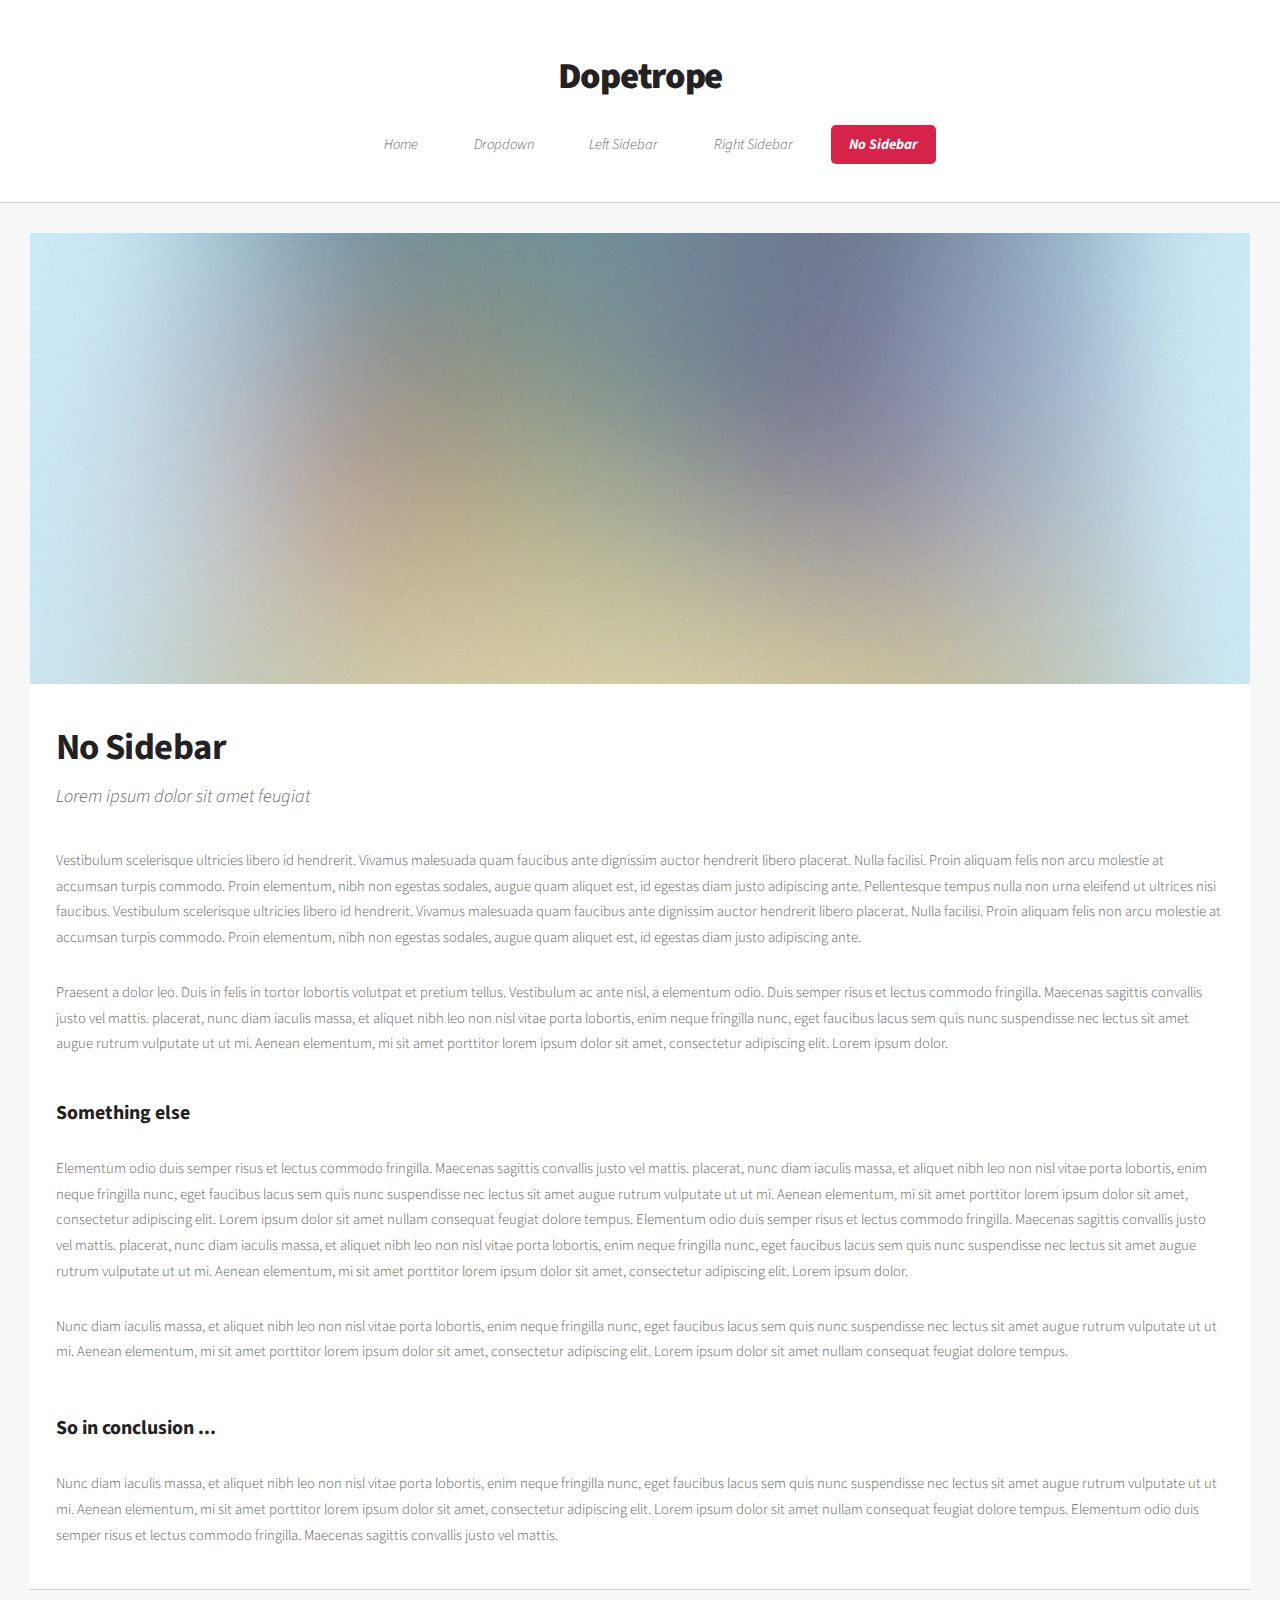
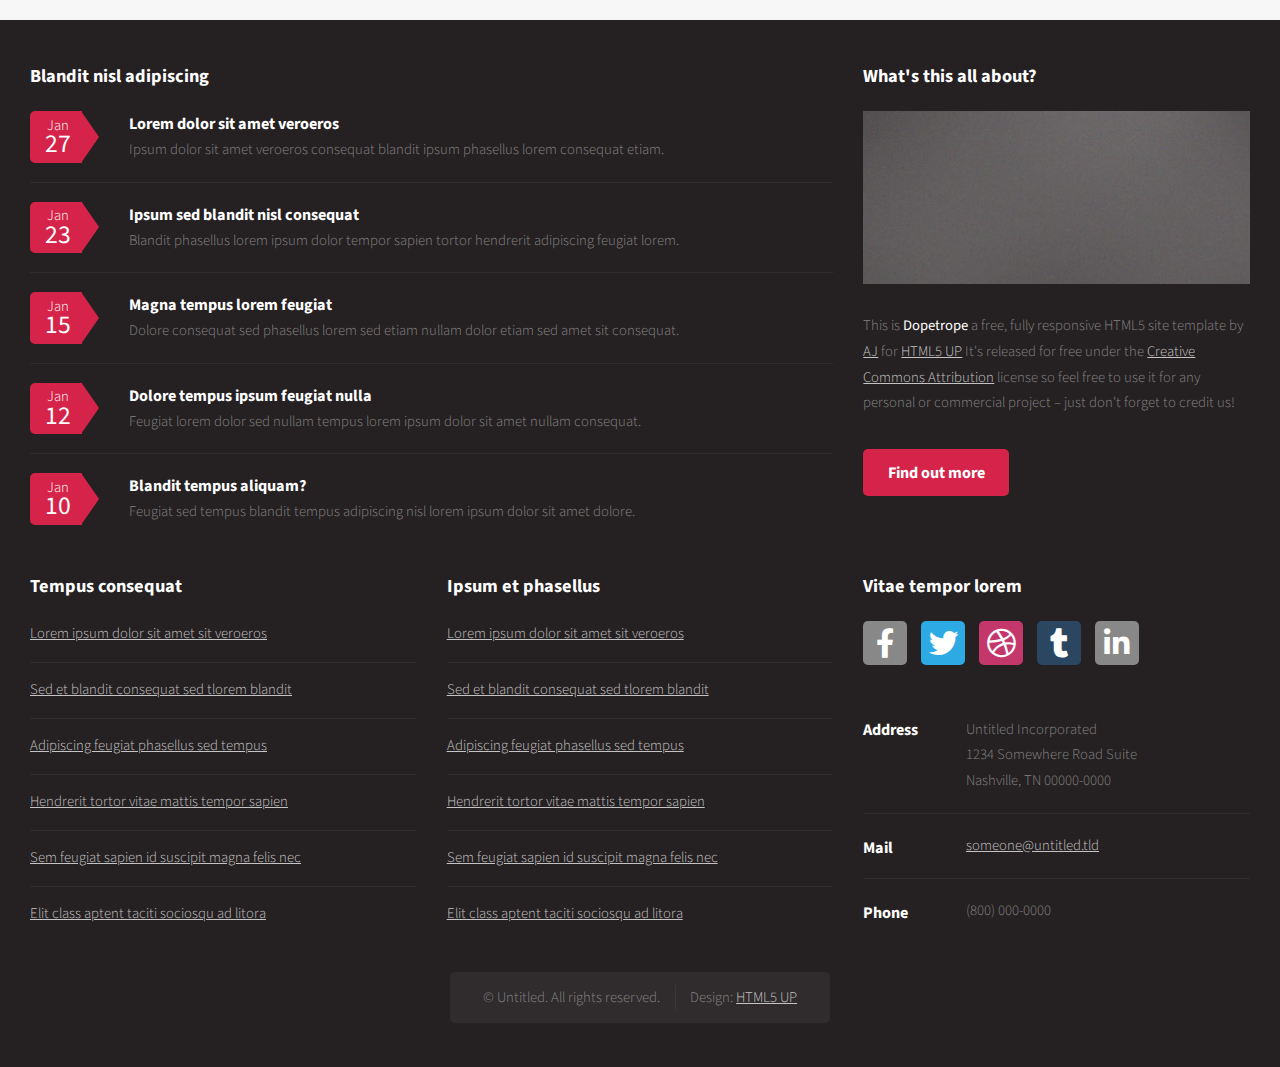
==== no-sidebar.html @ dc4f0ed2 "initial commit" ====
<!DOCTYPE HTML>
<!--
	Dopetrope by HTML5 UP
	html5up.net | @ajlkn
	Free for personal and commercial use under the CCA 3.0 license (html5up.net/license)
-->
<html>
	<head>
		<title>Dopetrope by HTML5 UP</title>
		<meta charset="utf-8" />
		<meta name="viewport" content="width=device-width, initial-scale=1, user-scalable=no" />
		<link rel="stylesheet" href="assets/css/main.css" />
	</head>
	<body class="no-sidebar is-preload">
		<div id="page-wrapper">

			<!-- Header -->
				<section id="header">

					<!-- Logo -->
						<h1><a href="index.html">Dopetrope</a></h1>

					<!-- Nav -->
						<nav id="nav">
							<ul>
								<li><a href="index.html">Home</a></li>
								<li>
									<a href="#">Dropdown</a>
									<ul>
										<li><a href="#">Lorem ipsum dolor</a></li>
										<li><a href="#">Magna phasellus</a></li>
										<li><a href="#">Etiam dolore nisl</a></li>
										<li>
											<a href="#">Phasellus consequat</a>
											<ul>
												<li><a href="#">Magna phasellus</a></li>
												<li><a href="#">Etiam dolore nisl</a></li>
												<li><a href="#">Veroeros feugiat</a></li>
												<li><a href="#">Nisl sed aliquam</a></li>
												<li><a href="#">Dolore adipiscing</a></li>
											</ul>
										</li>
										<li><a href="#">Veroeros feugiat</a></li>
									</ul>
								</li>
								<li><a href="left-sidebar.html">Left Sidebar</a></li>
								<li><a href="right-sidebar.html">Right Sidebar</a></li>
								<li class="current"><a href="no-sidebar.html">No Sidebar</a></li>
							</ul>
						</nav>

				</section>

			<!-- Main -->
				<section id="main">
					<div class="container">

						<!-- Content -->
							<article class="box post">
								<a href="#" class="image featured"><img src="images/pic01.jpg" alt="" /></a>
								<header>
									<h2>No Sidebar</h2>
									<p>Lorem ipsum dolor sit amet feugiat</p>
								</header>
								<p>
									Vestibulum scelerisque ultricies libero id hendrerit. Vivamus malesuada quam faucibus ante dignissim auctor
									hendrerit libero placerat. Nulla facilisi. Proin aliquam felis non arcu molestie at accumsan turpis commodo.
									Proin elementum, nibh non egestas sodales, augue quam aliquet est, id egestas diam justo adipiscing ante.
									Pellentesque tempus nulla non urna eleifend ut ultrices nisi faucibus.
									Vestibulum scelerisque ultricies libero id hendrerit. Vivamus malesuada quam faucibus ante dignissim auctor
									hendrerit libero placerat. Nulla facilisi. Proin aliquam felis non arcu molestie at accumsan turpis commodo.
									Proin elementum, nibh non egestas sodales, augue quam aliquet est, id egestas diam justo adipiscing ante.
								</p>
								<p>
									Praesent a dolor leo. Duis in felis in tortor lobortis volutpat et pretium tellus. Vestibulum ac ante nisl,
									a elementum odio. Duis semper risus et lectus commodo fringilla. Maecenas sagittis convallis justo vel mattis.
									placerat, nunc diam iaculis massa, et aliquet nibh leo non nisl vitae porta lobortis, enim neque fringilla nunc,
									eget faucibus lacus sem quis nunc suspendisse nec lectus sit amet augue rutrum vulputate ut ut mi. Aenean
									elementum, mi sit amet porttitor lorem ipsum dolor sit amet, consectetur adipiscing elit. Lorem ipsum dolor.
								</p>
								<section>
									<header>
										<h3>Something else</h3>
									</header>
									<p>
										Elementum odio duis semper risus et lectus commodo fringilla. Maecenas sagittis convallis justo vel mattis.
										placerat, nunc diam iaculis massa, et aliquet nibh leo non nisl vitae porta lobortis, enim neque fringilla nunc,
										eget faucibus lacus sem quis nunc suspendisse nec lectus sit amet augue rutrum vulputate ut ut mi. Aenean
										elementum, mi sit amet porttitor lorem ipsum dolor sit amet, consectetur adipiscing elit. Lorem ipsum dolor
										sit amet nullam consequat feugiat dolore tempus.
										Elementum odio duis semper risus et lectus commodo fringilla. Maecenas sagittis convallis justo vel mattis.
										placerat, nunc diam iaculis massa, et aliquet nibh leo non nisl vitae porta lobortis, enim neque fringilla nunc,
										eget faucibus lacus sem quis nunc suspendisse nec lectus sit amet augue rutrum vulputate ut ut mi. Aenean
										elementum, mi sit amet porttitor lorem ipsum dolor sit amet, consectetur adipiscing elit. Lorem ipsum dolor.
									</p>
									<p>
										Nunc diam iaculis massa, et aliquet nibh leo non nisl vitae porta lobortis, enim neque fringilla nunc,
										eget faucibus lacus sem quis nunc suspendisse nec lectus sit amet augue rutrum vulputate ut ut mi. Aenean
										elementum, mi sit amet porttitor lorem ipsum dolor sit amet, consectetur adipiscing elit. Lorem ipsum dolor
										sit amet nullam consequat feugiat dolore tempus.
									</p>
								</section>
								<section>
									<header>
										<h3>So in conclusion ...</h3>
									</header>
									<p>
										Nunc diam iaculis massa, et aliquet nibh leo non nisl vitae porta lobortis, enim neque fringilla nunc,
										eget faucibus lacus sem quis nunc suspendisse nec lectus sit amet augue rutrum vulputate ut ut mi. Aenean
										elementum, mi sit amet porttitor lorem ipsum dolor sit amet, consectetur adipiscing elit. Lorem ipsum dolor
										sit amet nullam consequat feugiat dolore tempus. Elementum odio duis semper risus et lectus commodo fringilla.
										Maecenas sagittis convallis justo vel mattis.
									</p>
								</section>
							</article>

					</div>
				</section>

			<!-- Footer -->
				<section id="footer">
					<div class="container">
						<div class="row">
							<div class="col-8 col-12-medium">
								<section>
									<header>
										<h2>Blandit nisl adipiscing</h2>
									</header>
									<ul class="dates">
										<li>
											<span class="date">Jan <strong>27</strong></span>
											<h3><a href="#">Lorem dolor sit amet veroeros</a></h3>
											<p>Ipsum dolor sit amet veroeros consequat blandit ipsum phasellus lorem consequat etiam.</p>
										</li>
										<li>
											<span class="date">Jan <strong>23</strong></span>
											<h3><a href="#">Ipsum sed blandit nisl consequat</a></h3>
											<p>Blandit phasellus lorem ipsum dolor tempor sapien tortor hendrerit adipiscing feugiat lorem.</p>
										</li>
										<li>
											<span class="date">Jan <strong>15</strong></span>
											<h3><a href="#">Magna tempus lorem feugiat</a></h3>
											<p>Dolore consequat sed phasellus lorem sed etiam nullam dolor etiam sed amet sit consequat.</p>
										</li>
										<li>
											<span class="date">Jan <strong>12</strong></span>
											<h3><a href="#">Dolore tempus ipsum feugiat nulla</a></h3>
											<p>Feugiat lorem dolor sed nullam tempus lorem ipsum dolor sit amet nullam consequat.</p>
										</li>
										<li>
											<span class="date">Jan <strong>10</strong></span>
											<h3><a href="#">Blandit tempus aliquam?</a></h3>
											<p>Feugiat sed tempus blandit tempus adipiscing nisl lorem ipsum dolor sit amet dolore.</p>
										</li>
									</ul>
								</section>
							</div>
							<div class="col-4 col-12-medium">
								<section>
									<header>
										<h2>What's this all about?</h2>
									</header>
									<a href="#" class="image featured"><img src="images/pic10.jpg" alt="" /></a>
									<p>
										This is <strong>Dopetrope</strong> a free, fully responsive HTML5 site template by
										<a href="http://twitter.com/ajlkn">AJ</a> for <a href="http://html5up.net/">HTML5 UP</a> It's released for free under
										the <a href="http://html5up.net/license/">Creative Commons Attribution</a> license so feel free to use it for any personal or commercial project &ndash; just don't forget to credit us!
									</p>
									<footer>
										<ul class="actions">
											<li><a href="#" class="button">Find out more</a></li>
										</ul>
									</footer>
								</section>
							</div>
							<div class="col-4 col-6-medium col-12-small">
								<section>
									<header>
										<h2>Tempus consequat</h2>
									</header>
									<ul class="divided">
										<li><a href="#">Lorem ipsum dolor sit amet sit veroeros</a></li>
										<li><a href="#">Sed et blandit consequat sed tlorem blandit</a></li>
										<li><a href="#">Adipiscing feugiat phasellus sed tempus</a></li>
										<li><a href="#">Hendrerit tortor vitae mattis tempor sapien</a></li>
										<li><a href="#">Sem feugiat sapien id suscipit magna felis nec</a></li>
										<li><a href="#">Elit class aptent taciti sociosqu ad litora</a></li>
									</ul>
								</section>
							</div>
							<div class="col-4 col-6-medium col-12-small">
								<section>
									<header>
										<h2>Ipsum et phasellus</h2>
									</header>
									<ul class="divided">
										<li><a href="#">Lorem ipsum dolor sit amet sit veroeros</a></li>
										<li><a href="#">Sed et blandit consequat sed tlorem blandit</a></li>
										<li><a href="#">Adipiscing feugiat phasellus sed tempus</a></li>
										<li><a href="#">Hendrerit tortor vitae mattis tempor sapien</a></li>
										<li><a href="#">Sem feugiat sapien id suscipit magna felis nec</a></li>
										<li><a href="#">Elit class aptent taciti sociosqu ad litora</a></li>
									</ul>
								</section>
							</div>
							<div class="col-4 col-12-medium">
								<section>
									<header>
										<h2>Vitae tempor lorem</h2>
									</header>
									<ul class="social">
										<li><a class="icon brands fa-facebook-f" href="#"><span class="label">Facebook</span></a></li>
										<li><a class="icon brands fa-twitter" href="#"><span class="label">Twitter</span></a></li>
										<li><a class="icon brands fa-dribbble" href="#"><span class="label">Dribbble</span></a></li>
										<li><a class="icon brands fa-tumblr" href="#"><span class="label">Tumblr</span></a></li>
										<li><a class="icon brands fa-linkedin-in" href="#"><span class="label">LinkedIn</span></a></li>
									</ul>
									<ul class="contact">
										<li>
											<h3>Address</h3>
											<p>
												Untitled Incorporated<br />
												1234 Somewhere Road Suite<br />
												Nashville, TN 00000-0000
											</p>
										</li>
										<li>
											<h3>Mail</h3>
											<p><a href="#">someone@untitled.tld</a></p>
										</li>
										<li>
											<h3>Phone</h3>
											<p>(800) 000-0000</p>
										</li>
									</ul>
								</section>
							</div>
							<div class="col-12">

								<!-- Copyright -->
									<div id="copyright">
										<ul class="links">
											<li>&copy; Untitled. All rights reserved.</li><li>Design: <a href="http://html5up.net">HTML5 UP</a></li>
										</ul>
									</div>

							</div>
						</div>
					</div>
				</section>

		</div>

		<!-- Scripts -->
			<script src="assets/js/jquery.min.js"></script>
			<script src="assets/js/jquery.dropotron.min.js"></script>
			<script src="assets/js/browser.min.js"></script>
			<script src="assets/js/breakpoints.min.js"></script>
			<script src="assets/js/util.js"></script>
			<script src="assets/js/main.js"></script>

	</body>
</html>
---- assets/css/main.css ----
@import url("fontawesome-all.min.css");
@import url("https://fonts.googleapis.com/css?family=Source+Sans+Pro:300,400,700,900,300italic");

/*
	Dopetrope by HTML5 UP
	html5up.net | @ajlkn
	Free for personal and commercial use under the CCA 3.0 license (html5up.net/license)
*/

html, body, div, span, applet, object,
iframe, h1, h2, h3, h4, h5, h6, p, blockquote,
pre, a, abbr, acronym, address, big, cite,
code, del, dfn, em, img, ins, kbd, q, s, samp,
small, strike, strong, sub, sup, tt, var, b,
u, i, center, dl, dt, dd, ol, ul, li, fieldset,
form, label, legend, table, caption, tbody,
tfoot, thead, tr, th, td, article, aside,
canvas, details, embed, figure, figcaption,
footer, header, hgroup, menu, nav, output, ruby,
section, summary, time, mark, audio, video {
	margin: 0;
	padding: 0;
	border: 0;
	font-size: 100%;
	font: inherit;
	vertical-align: baseline;}

article, aside, details, figcaption, figure,
footer, header, hgroup, menu, nav, section {
	display: block;}

body {
	line-height: 1;
}

ol, ul {
	list-style: none;
}

blockquote, q {
	quotes: none;
}

	blockquote:before, blockquote:after, q:before, q:after {
		content: '';
		content: none;
	}

table {
	border-collapse: collapse;
	border-spacing: 0;
}

body {
	-webkit-text-size-adjust: none;
}

mark {
	background-color: transparent;
	color: inherit;
}

input::-moz-focus-inner {
	border: 0;
	padding: 0;
}

input, select, textarea {
	-moz-appearance: none;
	-webkit-appearance: none;
	-ms-appearance: none;
	appearance: none;
}

/* Basic */

	html {
		box-sizing: border-box;
	}

	*, *:before, *:after {
		box-sizing: inherit;
	}

	body {
		background: #252122;
		background-image: url("images/bg02.png");
	}

		body.is-preload *, body.is-preload *:before, body.is-preload *:after {
			-moz-animation: none !important;
			-webkit-animation: none !important;
			-ms-animation: none !important;
			animation: none !important;
			-moz-transition: none !important;
			-webkit-transition: none !important;
			-ms-transition: none !important;
			transition: none !important;
		}

	body, input, textarea, select {
		font-family: 'Source Sans Pro';
		font-weight: 300;
		color: #5d5d5d;
		font-size: 14pt;
		line-height: 1.75em;
	}

	strong, b {
		color: #252122;
		font-weight: 400;
	}

	i, em {
		font-style: italic;
	}

	sub {
		position: relative;
		top: 0.5em;
		font-size: 0.8em;
	}

	sup {
		position: relative;
		top: -0.5em;
		font-size: 0.8em;
	}

	blockquote {
		border-left: solid 0.75em #dddddd;
		padding: 1em 0 1em 1.5em;
		font-style: italic;
	}

	h1, h2, h3, h4, h5, h6 {
		color: #252122;
		font-weight: 700;
	}

	h1 a, h2 a, h3 a, h4 a, h5 a, h6 a {
		color: inherit;
		text-decoration: none;
	}

	h2 {
		font-size: 1.5em;
	}

	h3 {
		font-size: 1.35em;
	}

	a {
		color: #d52349;
		text-decoration: underline;
	}

		a:hover {
			text-decoration: none;
		}

	br.clear {
		clear: both;
	}

	hr {
		border: 0;
		border-top: solid 1px #dddddd;
		height: 1px;
		margin: 2em 0 2em 0;
	}

	p, ul, ol, dl, table {
		margin-bottom: 2em;
	}

/* Container */

	.container {
		margin: 0 auto;
		max-width: 100%;
		width: 70em;
	}

		@media screen and (max-width: 1680px) {

			.container {
				width: 70em;
			}

		}

		@media screen and (max-width: 1280px) {

			.container {
				width: calc(100% - 60px);
			}

		}

		@media screen and (max-width: 980px) {

			.container {
				width: calc(100% - 80px);
			}

		}

		@media screen and (max-width: 736px) {

			.container {
				width: calc(100% - 40px);
			}

		}

/* Row */

	.row {
		display: flex;
		flex-wrap: wrap;
		box-sizing: border-box;
		align-items: stretch;
	}

		.row > * {
			box-sizing: border-box;
		}

		.row.gtr-uniform > * > :last-child {
			margin-bottom: 0;
		}

		.row.aln-left {
			justify-content: flex-start;
		}

		.row.aln-center {
			justify-content: center;
		}

		.row.aln-right {
			justify-content: flex-end;
		}

		.row.aln-top {
			align-items: flex-start;
		}

		.row.aln-middle {
			align-items: center;
		}

		.row.aln-bottom {
			align-items: flex-end;
		}

		.row > .imp {
			order: -1;
		}

		.row > .col-1 {
			width: 8.33333%;
		}

		.row > .off-1 {
			margin-left: 8.33333%;
		}

		.row > .col-2 {
			width: 16.66667%;
		}

		.row > .off-2 {
			margin-left: 16.66667%;
		}

		.row > .col-3 {
			width: 25%;
		}

		.row > .off-3 {
			margin-left: 25%;
		}

		.row > .col-4 {
			width: 33.33333%;
		}

		.row > .off-4 {
			margin-left: 33.33333%;
		}

		.row > .col-5 {
			width: 41.66667%;
		}

		.row > .off-5 {
			margin-left: 41.66667%;
		}

		.row > .col-6 {
			width: 50%;
		}

		.row > .off-6 {
			margin-left: 50%;
		}

		.row > .col-7 {
			width: 58.33333%;
		}

		.row > .off-7 {
			margin-left: 58.33333%;
		}

		.row > .col-8 {
			width: 66.66667%;
		}

		.row > .off-8 {
			margin-left: 66.66667%;
		}

		.row > .col-9 {
			width: 75%;
		}

		.row > .off-9 {
			margin-left: 75%;
		}

		.row > .col-10 {
			width: 83.33333%;
		}

		.row > .off-10 {
			margin-left: 83.33333%;
		}

		.row > .col-11 {
			width: 91.66667%;
		}

		.row > .off-11 {
			margin-left: 91.66667%;
		}

		.row > .col-12 {
			width: 100%;
		}

		.row > .off-12 {
			margin-left: 100%;
		}

		.row.gtr-0 {
			margin-top: 0px;
			margin-left: 0px;
		}

			.row.gtr-0 > * {
				padding: 0px 0 0 0px;
			}

			.row.gtr-0.gtr-uniform {
				margin-top: 0px;
			}

				.row.gtr-0.gtr-uniform > * {
					padding-top: 0px;
				}

		.row.gtr-25 {
			margin-top: -12.5px;
			margin-left: -12.5px;
		}

			.row.gtr-25 > * {
				padding: 12.5px 0 0 12.5px;
			}

			.row.gtr-25.gtr-uniform {
				margin-top: -12.5px;
			}

				.row.gtr-25.gtr-uniform > * {
					padding-top: 12.5px;
				}

		.row.gtr-50 {
			margin-top: -25px;
			margin-left: -25px;
		}

			.row.gtr-50 > * {
				padding: 25px 0 0 25px;
			}

			.row.gtr-50.gtr-uniform {
				margin-top: -25px;
			}

				.row.gtr-50.gtr-uniform > * {
					padding-top: 25px;
				}

		.row {
			margin-top: -50px;
			margin-left: -50px;
		}

			.row > * {
				padding: 50px 0 0 50px;
			}

			.row.gtr-uniform {
				margin-top: -50px;
			}

				.row.gtr-uniform > * {
					padding-top: 50px;
				}

		.row.gtr-150 {
			margin-top: -75px;
			margin-left: -75px;
		}

			.row.gtr-150 > * {
				padding: 75px 0 0 75px;
			}

			.row.gtr-150.gtr-uniform {
				margin-top: -75px;
			}

				.row.gtr-150.gtr-uniform > * {
					padding-top: 75px;
				}

		.row.gtr-200 {
			margin-top: -100px;
			margin-left: -100px;
		}

			.row.gtr-200 > * {
				padding: 100px 0 0 100px;
			}

			.row.gtr-200.gtr-uniform {
				margin-top: -100px;
			}

				.row.gtr-200.gtr-uniform > * {
					padding-top: 100px;
				}

		@media screen and (max-width: 1680px) {

			.row {
				display: flex;
				flex-wrap: wrap;
				box-sizing: border-box;
				align-items: stretch;
			}

				.row > * {
					box-sizing: border-box;
				}

				.row.gtr-uniform > * > :last-child {
					margin-bottom: 0;
				}

				.row.aln-left {
					justify-content: flex-start;
				}

				.row.aln-center {
					justify-content: center;
				}

				.row.aln-right {
					justify-content: flex-end;
				}

				.row.aln-top {
					align-items: flex-start;
				}

				.row.aln-middle {
					align-items: center;
				}

				.row.aln-bottom {
					align-items: flex-end;
				}

				.row > .imp-xlarge {
					order: -1;
				}

				.row > .col-1-xlarge {
					width: 8.33333%;
				}

				.row > .off-1-xlarge {
					margin-left: 8.33333%;
				}

				.row > .col-2-xlarge {
					width: 16.66667%;
				}

				.row > .off-2-xlarge {
					margin-left: 16.66667%;
				}

				.row > .col-3-xlarge {
					width: 25%;
				}

				.row > .off-3-xlarge {
					margin-left: 25%;
				}

				.row > .col-4-xlarge {
					width: 33.33333%;
				}

				.row > .off-4-xlarge {
					margin-left: 33.33333%;
				}

				.row > .col-5-xlarge {
					width: 41.66667%;
				}

				.row > .off-5-xlarge {
					margin-left: 41.66667%;
				}

				.row > .col-6-xlarge {
					width: 50%;
				}

				.row > .off-6-xlarge {
					margin-left: 50%;
				}

				.row > .col-7-xlarge {
					width: 58.33333%;
				}

				.row > .off-7-xlarge {
					margin-left: 58.33333%;
				}

				.row > .col-8-xlarge {
					width: 66.66667%;
				}

				.row > .off-8-xlarge {
					margin-left: 66.66667%;
				}

				.row > .col-9-xlarge {
					width: 75%;
				}

				.row > .off-9-xlarge {
					margin-left: 75%;
				}

				.row > .col-10-xlarge {
					width: 83.33333%;
				}

				.row > .off-10-xlarge {
					margin-left: 83.33333%;
				}

				.row > .col-11-xlarge {
					width: 91.66667%;
				}

				.row > .off-11-xlarge {
					margin-left: 91.66667%;
				}

				.row > .col-12-xlarge {
					width: 100%;
				}

				.row > .off-12-xlarge {
					margin-left: 100%;
				}

				.row.gtr-0 {
					margin-top: 0px;
					margin-left: 0px;
				}

					.row.gtr-0 > * {
						padding: 0px 0 0 0px;
					}

					.row.gtr-0.gtr-uniform {
						margin-top: 0px;
					}

						.row.gtr-0.gtr-uniform > * {
							padding-top: 0px;
						}

				.row.gtr-25 {
					margin-top: -12.5px;
					margin-left: -12.5px;
				}

					.row.gtr-25 > * {
						padding: 12.5px 0 0 12.5px;
					}

					.row.gtr-25.gtr-uniform {
						margin-top: -12.5px;
					}

						.row.gtr-25.gtr-uniform > * {
							padding-top: 12.5px;
						}

				.row.gtr-50 {
					margin-top: -25px;
					margin-left: -25px;
				}

					.row.gtr-50 > * {
						padding: 25px 0 0 25px;
					}

					.row.gtr-50.gtr-uniform {
						margin-top: -25px;
					}

						.row.gtr-50.gtr-uniform > * {
							padding-top: 25px;
						}

				.row {
					margin-top: -50px;
					margin-left: -50px;
				}

					.row > * {
						padding: 50px 0 0 50px;
					}

					.row.gtr-uniform {
						margin-top: -50px;
					}

						.row.gtr-uniform > * {
							padding-top: 50px;
						}

				.row.gtr-150 {
					margin-top: -75px;
					margin-left: -75px;
				}

					.row.gtr-150 > * {
						padding: 75px 0 0 75px;
					}

					.row.gtr-150.gtr-uniform {
						margin-top: -75px;
					}

						.row.gtr-150.gtr-uniform > * {
							padding-top: 75px;
						}

				.row.gtr-200 {
					margin-top: -100px;
					margin-left: -100px;
				}

					.row.gtr-200 > * {
						padding: 100px 0 0 100px;
					}

					.row.gtr-200.gtr-uniform {
						margin-top: -100px;
					}

						.row.gtr-200.gtr-uniform > * {
							padding-top: 100px;
						}

		}

		@media screen and (max-width: 1280px) {

			.row {
				display: flex;
				flex-wrap: wrap;
				box-sizing: border-box;
				align-items: stretch;
			}

				.row > * {
					box-sizing: border-box;
				}

				.row.gtr-uniform > * > :last-child {
					margin-bottom: 0;
				}

				.row.aln-left {
					justify-content: flex-start;
				}

				.row.aln-center {
					justify-content: center;
				}

				.row.aln-right {
					justify-content: flex-end;
				}

				.row.aln-top {
					align-items: flex-start;
				}

				.row.aln-middle {
					align-items: center;
				}

				.row.aln-bottom {
					align-items: flex-end;
				}

				.row > .imp-large {
					order: -1;
				}

				.row > .col-1-large {
					width: 8.33333%;
				}

				.row > .off-1-large {
					margin-left: 8.33333%;
				}

				.row > .col-2-large {
					width: 16.66667%;
				}

				.row > .off-2-large {
					margin-left: 16.66667%;
				}

				.row > .col-3-large {
					width: 25%;
				}

				.row > .off-3-large {
					margin-left: 25%;
				}

				.row > .col-4-large {
					width: 33.33333%;
				}

				.row > .off-4-large {
					margin-left: 33.33333%;
				}

				.row > .col-5-large {
					width: 41.66667%;
				}

				.row > .off-5-large {
					margin-left: 41.66667%;
				}

				.row > .col-6-large {
					width: 50%;
				}

				.row > .off-6-large {
					margin-left: 50%;
				}

				.row > .col-7-large {
					width: 58.33333%;
				}

				.row > .off-7-large {
					margin-left: 58.33333%;
				}

				.row > .col-8-large {
					width: 66.66667%;
				}

				.row > .off-8-large {
					margin-left: 66.66667%;
				}

				.row > .col-9-large {
					width: 75%;
				}

				.row > .off-9-large {
					margin-left: 75%;
				}

				.row > .col-10-large {
					width: 83.33333%;
				}

				.row > .off-10-large {
					margin-left: 83.33333%;
				}

				.row > .col-11-large {
					width: 91.66667%;
				}

				.row > .off-11-large {
					margin-left: 91.66667%;
				}

				.row > .col-12-large {
					width: 100%;
				}

				.row > .off-12-large {
					margin-left: 100%;
				}

				.row.gtr-0 {
					margin-top: 0px;
					margin-left: 0px;
				}

					.row.gtr-0 > * {
						padding: 0px 0 0 0px;
					}

					.row.gtr-0.gtr-uniform {
						margin-top: 0px;
					}

						.row.gtr-0.gtr-uniform > * {
							padding-top: 0px;
						}

				.row.gtr-25 {
					margin-top: -7.5px;
					margin-left: -7.5px;
				}

					.row.gtr-25 > * {
						padding: 7.5px 0 0 7.5px;
					}

					.row.gtr-25.gtr-uniform {
						margin-top: -7.5px;
					}

						.row.gtr-25.gtr-uniform > * {
							padding-top: 7.5px;
						}

				.row.gtr-50 {
					margin-top: -15px;
					margin-left: -15px;
				}

					.row.gtr-50 > * {
						padding: 15px 0 0 15px;
					}

					.row.gtr-50.gtr-uniform {
						margin-top: -15px;
					}

						.row.gtr-50.gtr-uniform > * {
							padding-top: 15px;
						}

				.row {
					margin-top: -30px;
					margin-left: -30px;
				}

					.row > * {
						padding: 30px 0 0 30px;
					}

					.row.gtr-uniform {
						margin-top: -30px;
					}

						.row.gtr-uniform > * {
							padding-top: 30px;
						}

				.row.gtr-150 {
					margin-top: -45px;
					margin-left: -45px;
				}

					.row.gtr-150 > * {
						padding: 45px 0 0 45px;
					}

					.row.gtr-150.gtr-uniform {
						margin-top: -45px;
					}

						.row.gtr-150.gtr-uniform > * {
							padding-top: 45px;
						}

				.row.gtr-200 {
					margin-top: -60px;
					margin-left: -60px;
				}

					.row.gtr-200 > * {
						padding: 60px 0 0 60px;
					}

					.row.gtr-200.gtr-uniform {
						margin-top: -60px;
					}

						.row.gtr-200.gtr-uniform > * {
							padding-top: 60px;
						}

		}

		@media screen and (max-width: 980px) {

			.row {
				display: flex;
				flex-wrap: wrap;
				box-sizing: border-box;
				align-items: stretch;
			}

				.row > * {
					box-sizing: border-box;
				}

				.row.gtr-uniform > * > :last-child {
					margin-bottom: 0;
				}

				.row.aln-left {
					justify-content: flex-start;
				}

				.row.aln-center {
					justify-content: center;
				}

				.row.aln-right {
					justify-content: flex-end;
				}

				.row.aln-top {
					align-items: flex-start;
				}

				.row.aln-middle {
					align-items: center;
				}

				.row.aln-bottom {
					align-items: flex-end;
				}

				.row > .imp-medium {
					order: -1;
				}

				.row > .col-1-medium {
					width: 8.33333%;
				}

				.row > .off-1-medium {
					margin-left: 8.33333%;
				}

				.row > .col-2-medium {
					width: 16.66667%;
				}

				.row > .off-2-medium {
					margin-left: 16.66667%;
				}

				.row > .col-3-medium {
					width: 25%;
				}

				.row > .off-3-medium {
					margin-left: 25%;
				}

				.row > .col-4-medium {
					width: 33.33333%;
				}

				.row > .off-4-medium {
					margin-left: 33.33333%;
				}

				.row > .col-5-medium {
					width: 41.66667%;
				}

				.row > .off-5-medium {
					margin-left: 41.66667%;
				}

				.row > .col-6-medium {
					width: 50%;
				}

				.row > .off-6-medium {
					margin-left: 50%;
				}

				.row > .col-7-medium {
					width: 58.33333%;
				}

				.row > .off-7-medium {
					margin-left: 58.33333%;
				}

				.row > .col-8-medium {
					width: 66.66667%;
				}

				.row > .off-8-medium {
					margin-left: 66.66667%;
				}

				.row > .col-9-medium {
					width: 75%;
				}

				.row > .off-9-medium {
					margin-left: 75%;
				}

				.row > .col-10-medium {
					width: 83.33333%;
				}

				.row > .off-10-medium {
					margin-left: 83.33333%;
				}

				.row > .col-11-medium {
					width: 91.66667%;
				}

				.row > .off-11-medium {
					margin-left: 91.66667%;
				}

				.row > .col-12-medium {
					width: 100%;
				}

				.row > .off-12-medium {
					margin-left: 100%;
				}

				.row.gtr-0 {
					margin-top: 0px;
					margin-left: 0px;
				}

					.row.gtr-0 > * {
						padding: 0px 0 0 0px;
					}

					.row.gtr-0.gtr-uniform {
						margin-top: 0px;
					}

						.row.gtr-0.gtr-uniform > * {
							padding-top: 0px;
						}

				.row.gtr-25 {
					margin-top: -10px;
					margin-left: -10px;
				}

					.row.gtr-25 > * {
						padding: 10px 0 0 10px;
					}

					.row.gtr-25.gtr-uniform {
						margin-top: -10px;
					}

						.row.gtr-25.gtr-uniform > * {
							padding-top: 10px;
						}

				.row.gtr-50 {
					margin-top: -20px;
					margin-left: -20px;
				}

					.row.gtr-50 > * {
						padding: 20px 0 0 20px;
					}

					.row.gtr-50.gtr-uniform {
						margin-top: -20px;
					}

						.row.gtr-50.gtr-uniform > * {
							padding-top: 20px;
						}

				.row {
					margin-top: -40px;
					margin-left: -40px;
				}

					.row > * {
						padding: 40px 0 0 40px;
					}

					.row.gtr-uniform {
						margin-top: -40px;
					}

						.row.gtr-uniform > * {
							padding-top: 40px;
						}

				.row.gtr-150 {
					margin-top: -60px;
					margin-left: -60px;
				}

					.row.gtr-150 > * {
						padding: 60px 0 0 60px;
					}

					.row.gtr-150.gtr-uniform {
						margin-top: -60px;
					}

						.row.gtr-150.gtr-uniform > * {
							padding-top: 60px;
						}

				.row.gtr-200 {
					margin-top: -80px;
					margin-left: -80px;
				}

					.row.gtr-200 > * {
						padding: 80px 0 0 80px;
					}

					.row.gtr-200.gtr-uniform {
						margin-top: -80px;
					}

						.row.gtr-200.gtr-uniform > * {
							padding-top: 80px;
						}

		}

		@media screen and (max-width: 736px) {

			.row {
				display: flex;
				flex-wrap: wrap;
				box-sizing: border-box;
				align-items: stretch;
			}

				.row > * {
					box-sizing: border-box;
				}

				.row.gtr-uniform > * > :last-child {
					margin-bottom: 0;
				}

				.row.aln-left {
					justify-content: flex-start;
				}

				.row.aln-center {
					justify-content: center;
				}

				.row.aln-right {
					justify-content: flex-end;
				}

				.row.aln-top {
					align-items: flex-start;
				}

				.row.aln-middle {
					align-items: center;
				}

				.row.aln-bottom {
					align-items: flex-end;
				}

				.row > .imp-small {
					order: -1;
				}

				.row > .col-1-small {
					width: 8.33333%;
				}

				.row > .off-1-small {
					margin-left: 8.33333%;
				}

				.row > .col-2-small {
					width: 16.66667%;
				}

				.row > .off-2-small {
					margin-left: 16.66667%;
				}

				.row > .col-3-small {
					width: 25%;
				}

				.row > .off-3-small {
					margin-left: 25%;
				}

				.row > .col-4-small {
					width: 33.33333%;
				}

				.row > .off-4-small {
					margin-left: 33.33333%;
				}

				.row > .col-5-small {
					width: 41.66667%;
				}

				.row > .off-5-small {
					margin-left: 41.66667%;
				}

				.row > .col-6-small {
					width: 50%;
				}

				.row > .off-6-small {
					margin-left: 50%;
				}

				.row > .col-7-small {
					width: 58.33333%;
				}

				.row > .off-7-small {
					margin-left: 58.33333%;
				}

				.row > .col-8-small {
					width: 66.66667%;
				}

				.row > .off-8-small {
					margin-left: 66.66667%;
				}

				.row > .col-9-small {
					width: 75%;
				}

				.row > .off-9-small {
					margin-left: 75%;
				}

				.row > .col-10-small {
					width: 83.33333%;
				}

				.row > .off-10-small {
					margin-left: 83.33333%;
				}

				.row > .col-11-small {
					width: 91.66667%;
				}

				.row > .off-11-small {
					margin-left: 91.66667%;
				}

				.row > .col-12-small {
					width: 100%;
				}

				.row > .off-12-small {
					margin-left: 100%;
				}

				.row.gtr-0 {
					margin-top: 0px;
					margin-left: 0px;
				}

					.row.gtr-0 > * {
						padding: 0px 0 0 0px;
					}

					.row.gtr-0.gtr-uniform {
						margin-top: 0px;
					}

						.row.gtr-0.gtr-uniform > * {
							padding-top: 0px;
						}

				.row.gtr-25 {
					margin-top: -5px;
					margin-left: -5px;
				}

					.row.gtr-25 > * {
						padding: 5px 0 0 5px;
					}

					.row.gtr-25.gtr-uniform {
						margin-top: -5px;
					}

						.row.gtr-25.gtr-uniform > * {
							padding-top: 5px;
						}

				.row.gtr-50 {
					margin-top: -10px;
					margin-left: -10px;
				}

					.row.gtr-50 > * {
						padding: 10px 0 0 10px;
					}

					.row.gtr-50.gtr-uniform {
						margin-top: -10px;
					}

						.row.gtr-50.gtr-uniform > * {
							padding-top: 10px;
						}

				.row {
					margin-top: -20px;
					margin-left: -20px;
				}

					.row > * {
						padding: 20px 0 0 20px;
					}

					.row.gtr-uniform {
						margin-top: -20px;
					}

						.row.gtr-uniform > * {
							padding-top: 20px;
						}

				.row.gtr-150 {
					margin-top: -30px;
					margin-left: -30px;
				}

					.row.gtr-150 > * {
						padding: 30px 0 0 30px;
					}

					.row.gtr-150.gtr-uniform {
						margin-top: -30px;
					}

						.row.gtr-150.gtr-uniform > * {
							padding-top: 30px;
						}

				.row.gtr-200 {
					margin-top: -40px;
					margin-left: -40px;
				}

					.row.gtr-200 > * {
						padding: 40px 0 0 40px;
					}

					.row.gtr-200.gtr-uniform {
						margin-top: -40px;
					}

						.row.gtr-200.gtr-uniform > * {
							padding-top: 40px;
						}

		}

/* Form */

	form label {
		display: block;
		color: #252122;
		font-weight: 400;
		margin: 0 0 0.5em 0;
	}

	form input[type=text],
	form input[type=email],
	form input[type=password],
	form select,
	form textarea {
		-webkit-appearance: none;
		display: block;
		border: 0;
		padding: 0.75em 1em;
		font-size: 1em;
		border-radius: 5px;
		border: solid 1px #dddddd;
		background: #fff;
		width: 100%;
	}

		form input[type=text]:focus,
		form input[type=email]:focus,
		form input[type=password]:focus,
		form select:focus,
		form textarea:focus {
			box-shadow: inset 0px 0px 1px 1px #43bff0;
		}

	form textarea {
		height: 15em;
	}

	form ::-webkit-input-placeholder {
		color: #555 !important;
	}

	form :-moz-placeholder {
		color: #555 !important;
	}

	form ::-moz-placeholder {
		color: #555 !important;
	}

	form :-ms-input-placeholder {
		color: #555 !important;
	}

	form ::-moz-focus-inner {
		border: 0;
	}

/* Tables */

	table {
		width: 100%;
	}

		table tr {
			border-top: solid 1px #dddddd;
		}

			table tr:first-child {
				border-top: 0;
			}

		table td {
			padding: 0.5em 1em 0.5em 1em;
		}

		table th {
			text-align: left;
			padding: 0.5em 1em 0.5em 1em;
			font-weight: 700;
			margin: 0 0 1em 0;
		}

		table thead {
			border-bottom: solid 2px #dddddd;
		}

/* Section/Article */

	section, article {
		margin-bottom: 2.5em;
	}

		section > :last-child, section:last-child, article > :last-child, article:last-child {
			margin-bottom: 0;
		}

	header {
		margin: 0 0 1.5em 0;
	}

		header > p {
			display: block;
			font-style: italic;
			margin: 0.5em 0 0 0;
			padding-bottom: 0.5em;
		}

		header.major {
			position: relative;
			text-align: center;
			border-top: solid 1px #ccc;
			top: 1em;
			margin: 0 0 3em 0;
		}

			header.major h2 {
				background: #fff;
				position: relative;
				top: -0.65em;
				display: inline;
				margin: 0;
				padding: 0 1em 0 1em;
			}

	footer {
		margin: 2.25em 0 0 0;
	}

/* Box */

	.box {
		background: #ffffff;
		border-bottom: solid 1px #ccc;
		padding: 2.75em 1.75em 2.75em 1.75em;
	}

		.box .image.featured {
			position: relative;
			width: auto;
			left: 1.75em;
			top: 1.75em;
			margin: -4.5em 0 4.25em -3.5em;
		}

		.box.post header {
			padding-top: 1em;
			margin: 0 0 2em 0;
		}

		.box.post h2 {
			font-size: 2.5em;
			letter-spacing: -0.015em;
		}

		.box.post header > p {
			margin-top: 1.25em;
			font-size: 1.25em;
		}

		.box footer ul.actions {
			margin-bottom: 0;
		}

/* Button */

	input[type="button"],
	input[type="submit"],
	input[type="reset"],
	button,
	.button {
		-webkit-appearance: none;
		display: inline-block;
		text-decoration: none;
		cursor: pointer;
		border: 0;
		border-radius: 5px;
		background: #d52349;
		color: #fff !important;
		font-weight: 700;
		outline: 0;
		font-size: 1.1em;
		padding: 0.65em 1.5em 0.65em 1.5em;
		text-align: center;
		-moz-transition: background-color .25s ease-in-out;
		-webkit-transition: background-color .25s ease-in-out;
		-ms-transition: background-color .25s ease-in-out;
		transition: background-color .25s ease-in-out;
	}

		input[type="button"]:hover,
		input[type="submit"]:hover,
		input[type="reset"]:hover,
		button:hover,
		.button:hover {
			background: #e53359;
		}

		input[type="button"]:active,
		input[type="submit"]:active,
		input[type="reset"]:active,
		button:active,
		.button:active {
			background: #c51349;
		}

		input[type="button"].alt,
		input[type="submit"].alt,
		input[type="reset"].alt,
		button.alt,
		.button.alt {
			background: #252122;
		}

			input[type="button"].alt:hover,
			input[type="submit"].alt:hover,
			input[type="reset"].alt:hover,
			button.alt:hover,
			.button.alt:hover {
				background: #353132;
			}

			input[type="button"].alt:active,
			input[type="submit"].alt:active,
			input[type="reset"].alt:active,
			button.alt:active,
			.button.alt:active {
				background: #151112;
			}

		input[type="button"].icon:before,
		input[type="submit"].icon:before,
		input[type="reset"].icon:before,
		button.icon:before,
		.button.icon:before {
			opacity: 0.35;
			position: relative;
			top: 0.05em;
			margin-right: 0.75em;
		}

		input[type="button"].large,
		input[type="submit"].large,
		input[type="reset"].large,
		button.large,
		.button.large {
			font-size: 1.5em;
			padding: 0.75em 1.5em 0.75em 1.5em;
		}

/* Image */

	.image {
		display: inline-block;
		outline: 0;
	}

		.image img {
			display: block;
			width: 100%;
		}

		.image.centered {
			display: block;
			margin: 0 0 2em 0;
		}

			.image.centered img {
				margin: 0 auto;
				width: auto;
			}

		.image.featured {
			display: block;
			width: 100%;
			margin: 0 0 2em 0;
		}

		.image.left {
			float: left;
			margin: 0 2em 2em 0;
		}

/* List */

	ul {
		list-style: disc;
		padding-left: 1em;
	}

		ul li {
			padding-left: 0.5em;
		}

	ol {
		list-style: decimal;
		padding-left: 1.25em;
	}

		ol li {
			padding-left: 0.25em;
		}

/* Actions */

	ul.actions {
		list-style: none;
		padding-left: 0;
	}

		ul.actions li {
			display: inline-block;
			margin-left: 1em;
			padding-left: 0;
		}

			ul.actions li:first-child {
				margin-left: 0;
			}

/* Links */

	ul.links {
		list-style: none;
		padding-left: 0;
	}

		ul.links li {
			display: inline-block;
			border-left: solid 1px rgba(255, 255, 255, 0.05);
			padding: 0 0 0 1em;
			margin: 0 0 0 1em;
		}

			ul.links li:first-child {
				border-left: 0;
				padding-left: 0;
				margin-left: 0;
			}

/* Contact */

	ul.contact {
		list-style: none;
		padding-left: 0;
	}

		ul.contact li {
			position: relative;
			border-top: solid 1px #ddd;
			padding: 1.3em 0 1.3em 7em;
		}

			ul.contact li h3 {
				position: absolute;
				left: 0;
				top: 1.3em;
				font-size: 1.1em;
			}

			ul.contact li p {
				margin: 0;
			}

			ul.contact li:first-child {
				padding-top: 0;
				border-top: 0;
			}

				ul.contact li:first-child h3 {
					top: 0;
				}

/* Dates */

	ul.dates {
		list-style: none;
		padding-left: 0;
	}

		ul.dates li {
			position: relative;
			border-top: solid 1px #ddd;
			padding: 1.3em 0 1.3em 6.75em;
		}

		ul.dates .date {
			display: block;
			position: absolute;
			left: 0;
			top: 1.3em;
			background-color: #d52349;
			height: 3.5em;
			text-align: center;
			color: #fff;
			line-height: 1em;
			border-top-left-radius: 5px;
			border-bottom-left-radius: 5px;
			padding: 0.5em 0.75em 0 1em;
		}

			ul.dates .date:after {
				content: '';
				position: absolute;
				bottom: 0;
				right: -1.2em;
				border-left: solid 1.25em #d52349;
				border-top: solid 1.8em transparent;
				border-bottom: solid 1.8em transparent;
			}

			ul.dates .date strong {
				display: block;
				font-size: 1.75em;
				padding-top: 0.15em;
			}

		ul.dates h3 {
			font-size: 1.1em;
		}

		ul.dates p {
			margin: 0;
		}

		ul.dates li:first-child {
			border-top: 0;
			padding-top: 0;
		}

			ul.dates li:first-child .date {
				top: 0;
			}

/* Divided */

	ul.divided {
		list-style: none;
		padding-left: 0;
	}

		ul.divided li {
			border-top: solid 1px #ddd;
			padding: 1em 0 1em 0;
		}

			ul.divided li:first-child {
				border-top: 0;
				padding-top: 0;
			}

/* Social */

	ul.social {
		list-style: none;
		padding-left: 0;
		overflow: hidden;
		cursor: default;
		margin: 0 0 3.25em 0;
	}

		ul.social li {
			display: inline-block;
			padding-left: 0;
			margin-left: 0.75em;
		}

			ul.social li:first-child {
				margin-left: 0;
			}

			ul.social li a {
				display: inline-block;
				width: 3em;
				height: 3em;
				text-align: center;
				border-radius: 5px;
				background: #888;
				-moz-transition: background-color .25s ease-in-out;
				-webkit-transition: background-color .25s ease-in-out;
				-ms-transition: background-color .25s ease-in-out;
				transition: background-color .25s ease-in-out;
			}

				ul.social li a:before {
					color: #fff;
					font-size: 2em;
					line-height: 1.5em;
				}

				ul.social li a.fa-facebook {
					background: #3c5a98;
				}

					ul.social li a.fa-facebook:hover {
						background: #4c6aa8;
					}

				ul.social li a.fa-twitter {
					background: #2daae4;
				}

					ul.social li a.fa-twitter:hover {
						background: #3dbaf4;
					}

				ul.social li a.fa-dribbble {
					background: #c4376b;
				}

					ul.social li a.fa-dribbble:hover {
						background: #d4477b;
					}

				ul.social li a.fa-linkedin {
					background: #006599;
				}

					ul.social li a.fa-linkedin:hover {
						background: #1075a9;
					}

				ul.social li a.fa-tumblr {
					background: #2b4661;
				}

					ul.social li a.fa-tumblr:hover {
						background: #3b5671;
					}

				ul.social li a.fa-google-plus {
					background: #da2713;
				}

					ul.social li a.fa-google-plus:hover {
						background: #ea3723;
					}

/* Icons */

	.icon {
		text-decoration: none;
		position: relative;
		text-decoration: none;
	}

		.icon:before {
			-moz-osx-font-smoothing: grayscale;
			-webkit-font-smoothing: antialiased;
			display: inline-block;
			font-style: normal;
			font-variant: normal;
			text-rendering: auto;
			line-height: 1;
			text-transform: none !important;
			font-family: 'Font Awesome 5 Free';
			font-weight: 400;
		}

		.icon.solid:before {
			font-weight: 900;
		}

		.icon.brands:before {
			font-family: 'Font Awesome 5 Brands';
		}

		.icon:before {
			line-height: inherit;
		}

		.icon > .label {
			display: none;
		}

		.icon.featured {
			position: relative;
			display: inline-block;
			background-color: #d52349;
			width: 9em;
			padding: 1.75em 0 0.75em 0;
			border-top-left-radius: 5px;
			border-top-right-radius: 5px;
			margin: 0 0 4.5em 0;
			cursor: default;
		}

			.icon.featured:before {
				font-size: 4.5em;
				line-height: 1em;
				color: #fff;
			}

			.icon.featured:after {
				content: '';
				position: absolute;
				bottom: -1.95em;
				left: 0;
				border-top: solid 2em #d52349;
				border-left: solid 4.5em transparent;
				border-right: solid 4.5em transparent;
			}

			.icon.featured.alt {
				background-color: #252122;
			}

				.icon.featured.alt:after {
					border-top-color: #252122;
				}

			.icon.featured.alt2 {
				background-color: #827a7c;
			}

				.icon.featured.alt2:after {
					border-top-color: #827a7c;
				}

/* Page Wrapper */

	#page-wrapper > section {
		margin-bottom: 0;
	}

/* Header */

	#header {
		position: relative;
		background: #ffffff;
		border-bottom: solid 1px #ccc;
		padding: 5em 0 4em 0;
		text-align: center;
	}

		#header h1 {
			color: #252122;
			font-weight: 900;
			font-size: 2.5em;
			letter-spacing: -0.035em;
			line-height: 1;
		}

/* Nav */

	#nav {
		margin: 2.5em 0 0 0;
	}

		#nav > ul {
			margin: 0;
		}

			#nav > ul > li {
				display: inline-block;
				font-style: italic;
				margin: 0 0.35em 0 0.35em;
			}

				#nav > ul > li > ul {
					display: none;
				}

				#nav > ul > li > a {
					border-radius: 5px;
					color: #5d5d5d;
					text-decoration: none;
					padding: 0.6em 1.2em 0.6em 1.2em;
					-moz-transition: background-color .25s ease-in-out;
					-webkit-transition: background-color .25s ease-in-out;
					-ms-transition: background-color .25s ease-in-out;
					transition: background-color .25s ease-in-out;
					outline: 0;
				}

				#nav > ul > li:hover > a, #nav > ul > li.active > a {
					background: #f3f3f3;
				}

				#nav > ul > li.current > a {
					background: #d52349;
					color: #fff !important;
					font-weight: 700;
				}

	.dropotron {
		border-radius: 5px;
		background-color: #252122;
		background-color: rgba(34, 30, 31, 0.98);
		padding: 1.25em 1.5em 1.25em 1.5em;
		font-style: italic;
		min-width: 13em;
		box-shadow: 0px 8px 15px 0px rgba(0, 0, 0, 0.5);
		text-align: left;
		margin-top: -1.25em;
		margin-left: -1px;
		list-style: none;
	}

		.dropotron a, .dropotron span {
			color: #aaa;
			text-decoration: none;
			-moz-transition: color .25s ease-in-out;
			-webkit-transition: color .25s ease-in-out;
			-ms-transition: color .25s ease-in-out;
			transition: color .25s ease-in-out;
		}

		.dropotron li {
			padding: 0.25em 0 0.25em 0;
		}

			.dropotron li:hover > a, .dropotron li:hover > span {
				color: #fff;
			}

		.dropotron.level-0 {
			margin-top: 2em;
		}

			.dropotron.level-0:before {
				content: '';
				display: block;
				position: absolute;
				left: 50%;
				margin-left: -10px;
				top: -9px;
				border-left: solid 10px transparent;
				border-right: solid 10px transparent;
				border-bottom: solid 10px #252122;
				border-bottom-color: rgba(34, 30, 31, 0.98);
			}

/* Banner */

	#banner {
		background: #CCE8F4 url("../../images/pic01.jpg");
		background-position: center center;
		background-size: auto 100%;
		background-repeat: no-repeat;
		text-align: center;
		position: relative;
		padding: 8em 0;
		margin: 4em 0 0 0;
	}

		#banner header {
			background-color: rgba(34, 30, 31, 0.98);
			display: inline-block;
			padding: 2.5em 5em;
			border-radius: 5px;
		}

			#banner header h2 {
				color: #fff;
				font-weight: 700;
				font-size: 2.5em;
				margin: 0 0 0.65em 0;
			}

			#banner header p {
				color: #d52349;
				padding: 0;
				font-style: normal;
				margin: 0;
				font-size: 1.5em;
			}

/* Intro */

	#intro {
		text-align: center;
		overflow: hidden;
	}

		#intro section {
			margin: 3em 0;
			padding: 2.5em 0;
		}

		#intro h2 {
			font-size: 1.75em;
		}

		#intro p {
			margin: 0;
		}

		#intro .middle {
			position: relative;
			z-index: 1;
		}

			#intro .middle:before {
				content: '';
				width: 32px;
				height: 100%;
				position: absolute;
				left: -24px;
				top: 0;
				display: block;
				z-index: -1;
				box-shadow: 32px 0 0 0 #fff, 0 -32px 0 0 #fff, 0 32px 0 0 #fff, 32px 32px 0 0 #fff, 32px -32px 0 0 #fff, 0 0 32px 0 rgba(0, 0, 0, 0.15);
			}

			#intro .middle:after {
				content: '';
				width: 32px;
				height: 100%;
				position: absolute;
				right: -24px;
				top: 0;
				display: block;
				z-index: -1;
				box-shadow: -32px 0 0 0 #fff, 0 -32px 0 0 #fff, 0 32px 0 0 #fff, -32px 32px 0 0 #fff, -32px -32px 0 0 #fff, 0 0 32px 0 rgba(0, 0, 0, 0.15);
			}

		#intro .button {
			min-width: 12em;
		}

		#intro footer {
			margin: 0;
		}

/* Main */

	#main {
		position: relative;
		background: #f7f7f7 url("images/bg02.png");
		padding: 4em 0 4em 0;
	}

		#main:before {
			content: '';
			position: absolute;
			top: 0;
			left: 0;
			width: 100%;
			background: url("images/bg01.png");
			background-size: 100% 100%;
			z-index: 0;
			opacity: 0.1;
		}

		#main .major h2 {
			background: #f7f7f7 url("images/bg02.png");
		}

/* Footer */

	#footer {
		position: relative;
		color: #858484;
		padding: 4em 0;
	}

		#footer:before {
			content: '';
			position: absolute;
			top: 0;
			left: 0;
			width: 100%;
			background: url("images/bg01.png");
			background-size: 100% 100%;
			z-index: 0;
			opacity: 0.5;
		}

		#footer a {
			color: #c5c4c4;
		}

		#footer h2, #footer h3, #footer h4, #footer h5, #footer h6, #footer strong, #footer b {
			color: #fff;
		}

			#footer h2 a, #footer h3 a, #footer h4 a, #footer h5 a, #footer h6 a, #footer strong a, #footer b a {
				color: inherit;
			}

		#footer ul.contact li,
		#footer ul.dates li,
		#footer ul.divided li {
			border-top-color: #353434;
			border-top-color: rgba(255, 255, 255, 0.05);
		}

		#footer header {
			margin: 0 0 3em 0;
		}

			#footer header h2 {
				font-size: 1.75em;
			}

/* Copyright */

	#copyright {
		text-align: center;
		margin: 3em 0 2em 0;
	}

		#copyright ul.links {
			display: inline-block;
			background: #2C2929;
			background: rgba(255, 255, 255, 0.05);
			border-radius: 5px;
			margin: 0;
			padding: 0.85em 2.25em 0.85em 2.25em;
		}

/* XLarge */

	@media screen and (max-width: 1680px) {

		/* Basic */

			body, input, textarea, select {
				font-size: 12pt;
			}

	}

/* Large */

	@media screen and (max-width: 1280px) {

		/* Basic */

			body, input, textarea, select {
				font-size: 11pt;
			}

		/* Section/Article */

			header.major {
				margin: 0.75em 0 2.5em 0;
			}

				header.major h2 {
					padding: 0 1em 0 1em;
				}

		/* Social */

			ul.social li {
				margin: 0 0 0.25em 0.75em;
			}

		/* Header */

			#header {
				padding: 4em 0 3em 0;
			}

		/* Banner */

			#banner {
				padding: 6em 0;
				margin: 3em 0 0 0;
			}

		/* Intro */

			#intro {
				padding: 0;
			}

				#intro section {
					padding: 1em 2em;
				}

				#intro .middle:before {
					left: -12px;
				}

				#intro .middle:after {
					right: -12px;
				}

		/* Main */

			#main {
				padding: 30px 0;
			}

		/* Footer */

			#footer {
				padding: 3em 0;
			}

				#footer:before {
					height: 2.5em;
				}

				#footer header {
					margin: 0 0 1.5em 0;
				}

					#footer header h2 {
						font-size: 1.25em;
					}

		/* Copyright */

			#copyright {
				margin: 0;
			}

	}

/* Medium */

	#navPanel, #titleBar {
		display: none;
	}

	@media screen and (max-width: 980px) {

		/* Basic */

			html, body {
				overflow-x: hidden;
			}

		/* Box */

			.box footer ul.actions li {
				margin: 1em 0 0 0;
				display: block;
			}

				.box footer ul.actions li .button {
					width: 100%;
				}

				.box footer ul.actions li:first-child {
					margin-top: 0;
				}

		/* Header */

			#header {
				padding: 3.5em 0 3em 0;
			}

		/* Nav */

			#nav {
				display: none;
			}

		/* Intro */

			#intro {
				padding: 3em 0 0 0;
			}

				#intro section {
					position: relative;
					border-top: solid 1px #dfdfdf;
					margin: 0;
					padding: 40px 0 0 0;
				}

					#intro section.first {
						border-top: 0;
						padding-top: 0;
					}

					#intro section p {
						margin: 0;
					}

				#intro .middle:before, #intro .middle:after {
					display: none;
				}

				#intro footer {
					padding: 3em 0 0 0;
				}

					#intro footer ul.actions {
						margin-bottom: 0;
					}

		/* Main */

			#main {
				padding: 40px 0;
			}

		/* Copyright */

			#copyright ul.links {
				display: block;
			}

		/* Nav */

			#page-wrapper {
				-moz-backface-visibility: hidden;
				-webkit-backface-visibility: hidden;
				-ms-backface-visibility: hidden;
				backface-visibility: hidden;
				-moz-transition: -moz-transform 0.5s ease;
				-webkit-transition: -webkit-transform 0.5s ease;
				-ms-transition: -ms-transform 0.5s ease;
				transition: transform 0.5s ease;
				padding-bottom: 1px;
			}

			#titleBar {
				-moz-backface-visibility: hidden;
				-webkit-backface-visibility: hidden;
				-ms-backface-visibility: hidden;
				backface-visibility: hidden;
				-moz-transition: -moz-transform 0.5s ease;
				-webkit-transition: -webkit-transform 0.5s ease;
				-ms-transition: -ms-transform 0.5s ease;
				transition: transform 0.5s ease;
				display: block;
				height: 44px;
				left: 0;
				position: fixed;
				top: 0;
				width: 100%;
				z-index: 10001;
				background: none;
			}

				#titleBar .toggle {
					text-decoration: none;
					width: 80px;
					height: 60px;
				}

					#titleBar .toggle:before {
						-moz-osx-font-smoothing: grayscale;
						-webkit-font-smoothing: antialiased;
						display: inline-block;
						font-style: normal;
						font-variant: normal;
						text-rendering: auto;
						line-height: 1;
						text-transform: none !important;
						font-family: 'Font Awesome 5 Free';
						font-weight: 900;
					}

					#titleBar .toggle:before {
						content: '\f0c9';
						display: block;
						position: absolute;
						left: 10px;
						top: 10px;
						width: 50px;
						height: 40px;
						line-height: 40px;
						font-size: 18px;
						color: #fff;
						text-align: center;
						background: rgba(150, 150, 150, 0.75);
						border-radius: 5px;
					}

					#titleBar .toggle:active:before {
						background-color: #969696;
					}

			#navPanel {
				-moz-backface-visibility: hidden;
				-webkit-backface-visibility: hidden;
				-ms-backface-visibility: hidden;
				backface-visibility: hidden;
				-moz-transform: translateX(-275px);
				-webkit-transform: translateX(-275px);
				-ms-transform: translateX(-275px);
				transform: translateX(-275px);
				-moz-transition: -moz-transform 0.5s ease;
				-webkit-transition: -webkit-transform 0.5s ease;
				-ms-transition: -ms-transform 0.5s ease;
				transition: transform 0.5s ease;
				display: block;
				height: 100%;
				left: 0;
				overflow-y: auto;
				position: fixed;
				top: 0;
				width: 275px;
				z-index: 10002;
				color: #858484;
				background-image: url("images/bg02.png");
				box-shadow: inset -3px 0px 5px 0px rgba(0, 0, 0, 0.35);
			}

				#navPanel .link {
					display: block;
					color: #888;
					text-decoration: none;
					height: 44px;
					line-height: 44px;
					border-top: solid 1px rgba(255, 255, 255, 0.05);
					padding: 0 1em 0 1em;
					font-style: italic;
				}

					#navPanel .link:first-child {
						border-top: 0;
					}

				#navPanel .indent-1 {
					display: inline-block;
					width: 1em;
				}

				#navPanel .indent-2 {
					display: inline-block;
					width: 2em;
				}

				#navPanel .indent-3 {
					display: inline-block;
					width: 3em;
				}

				#navPanel .indent-4 {
					display: inline-block;
					width: 4em;
				}

				#navPanel .indent-5 {
					display: inline-block;
					width: 5em;
				}

				#navPanel .depth-0 {
					color: #fff;
				}

			body.navPanel-visible #page-wrapper {
				-moz-transform: translateX(275px);
				-webkit-transform: translateX(275px);
				-ms-transform: translateX(275px);
				transform: translateX(275px);
			}

			body.navPanel-visible #titleBar {
				-moz-transform: translateX(275px);
				-webkit-transform: translateX(275px);
				-ms-transform: translateX(275px);
				transform: translateX(275px);
			}

			body.navPanel-visible #navPanel {
				-moz-transform: translateX(0);
				-webkit-transform: translateX(0);
				-ms-transform: translateX(0);
				transform: translateX(0);
			}

	}

/* Small */

	@media screen and (max-width: 736px) {

		/* Basic */

			body, input, textarea, select {
				font-size: 11pt;
			}

			h2, h3, h4, h5, h6 {
				font-size: 1.25em;
			}

		/* Button */

			input[type="button"].large,
			input[type="submit"].large,
			input[type="reset"].large,
			button.large,
			.button.large {
				font-size: 1.1em;
				padding: 0.65em 1.5em 0.65em 1.5em;
			}

		/* Actions */

			ul.actions li {
				margin: 1em 0 0 0;
				display: block;
			}

				ul.actions li .button {
					width: 100%;
				}

				ul.actions li:first-child {
					margin-top: 0;
				}

		/* Section/Article */

			section, article {
				margin-bottom: 20px;
			}

			header {
				margin: 0 0 1em 0;
			}

			footer {
				margin: 2em 0 0 0;
			}

		/* Box */

			.box {
				padding: 25px 15px 20px 15px;
			}

				.box .image.featured {
					left: 15px;
					top: 15px;
					margin: -40px 0 40px -30px;
				}

				.box.post header {
					padding-top: 0;
					margin: 0 0 1em 0;
				}

				.box.post h2 {
					font-size: 1.5em;
					line-height: 1.5em;
				}

				.box.post header > p {
					margin-top: 0;
					font-size: 1em;
				}

		/* Divided */

			ul.divided li {
				padding: 0.5em 0 0.5em 0;
			}

		/* Contact */

			ul.contact li {
				padding: 0.8em 0 0.8em 7em;
			}

				ul.contact li h3 {
					top: 0.8em;
				}

		/* Dates */

			ul.dates li {
				padding-left: 6em;
			}

			ul.dates h3 {
				margin: 0 0 0.5em 0;
			}

		/* Links */

			ul.links li {
				display: block;
				padding: 0.25em 0 0 0;
				margin: 0.25em 0 0 0;
				border-left: 0;
			}

				ul.links li:first-child {
					padding-top: 0;
					margin-top: 0;
				}

		/* Social */

			ul.social li {
				margin: 0 0.5em 0.75em 0;
			}

		/* Icons */

			.icon.featured {
				width: 8em;
				margin: 0 0 3em 0;
			}

				.icon.featured:after {
					border-left: solid 4em transparent;
					border-right: solid 4em transparent;
				}

		/* Header */

			#header {
				text-align: center;
				padding: 2em 0;
			}

				#header h1 {
					color: #252122;
					font-weight: 900;
					font-size: 1.75em;
					letter-spacing: -0.035em;
				}

		/* Intro */

			#intro {
				padding: 2em 0 0 0;
			}

				#intro section {
					padding: 40px 0 0 0;
					margin: 20px 0 0 0;
				}

				#intro h2 {
					font-size: 1.25em;
				}

		/* Banner */

			#banner {
				padding: 6em 0;
				margin: 2em 0 0 0;
			}

				#banner header {
					padding: 1.5em 1em 1.5em 1em;
					display: block;
					border-radius: 0;
				}

					#banner header h2 {
						font-size: 1.5em;
						line-height: 1.5em;
						margin: 0 0 0.25em 0;
					}

					#banner header p {
						font-size: 1.2em;
					}

		/* Main */

			#main {
				padding: 20px 0;
			}

		/* Footer */

			#footer {
				padding: 40px 0 20px 0;
			}

	}
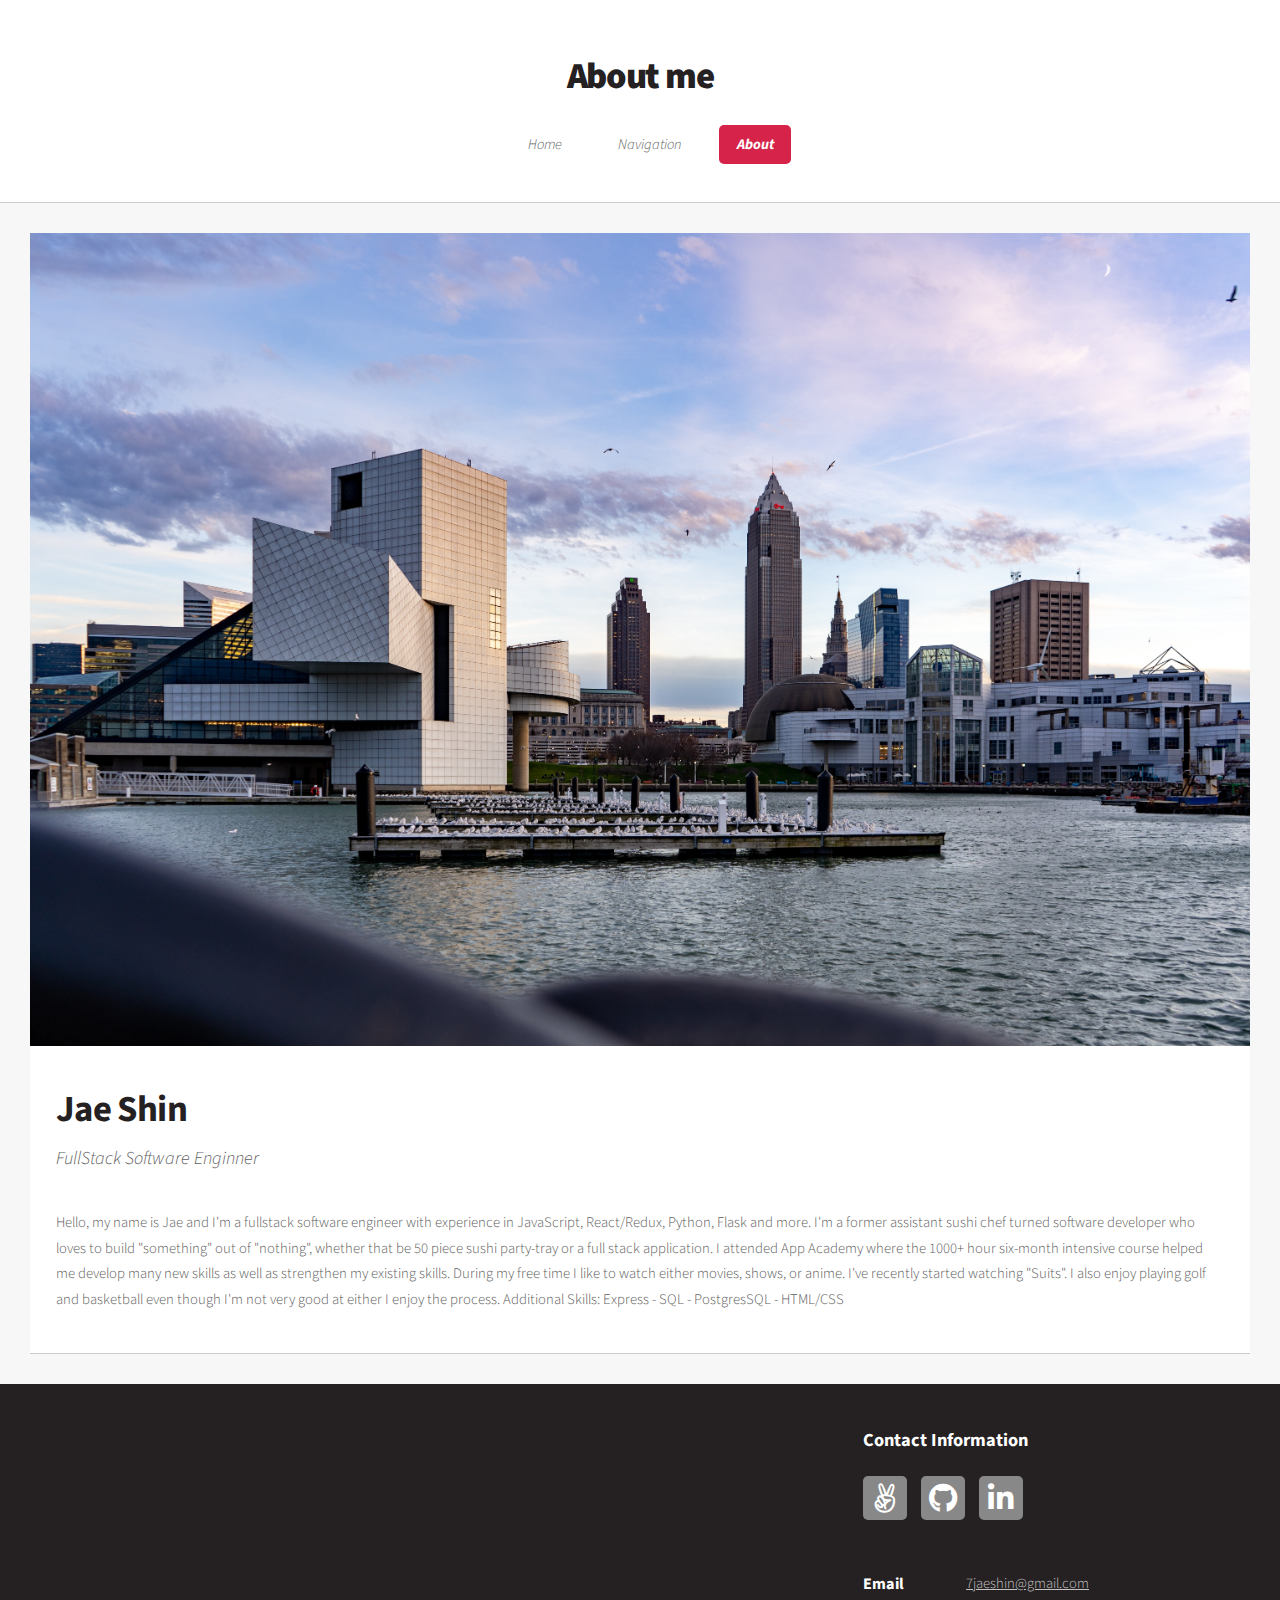
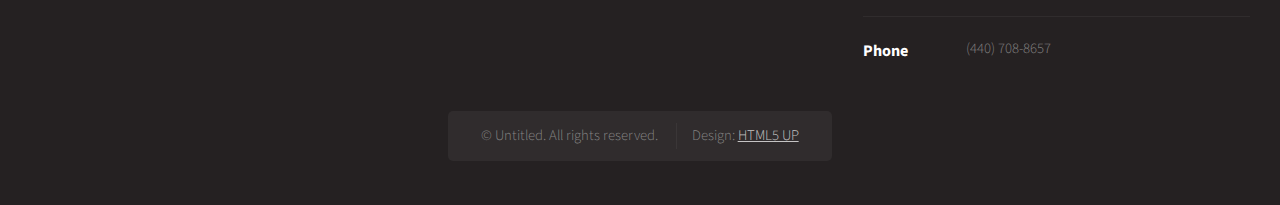
==== commit 0482c67c: "push" ====
--- a/no-sidebar.html
+++ b/no-sidebar.html
@@ -5,259 +5,259 @@
 	Free for personal and commercial use under the CCA 3.0 license (html5up.net/license)
 -->
 <html>
+
 	<head>
-		<title>Dopetrope by HTML5 UP</title>
+		<title>About</title>
 		<meta charset="utf-8" />
 		<meta name="viewport" content="width=device-width, initial-scale=1, user-scalable=no" />
 		<link rel="stylesheet" href="assets/css/main.css" />
 	</head>
+
 	<body class="no-sidebar is-preload">
 		<div id="page-wrapper">
 
 			<!-- Header -->
-				<section id="header">
-
-					<!-- Logo -->
-						<h1><a href="index.html">Dopetrope</a></h1>
-
-					<!-- Nav -->
-						<nav id="nav">
+			<section id="header">
+
+				<!-- Logo -->
+				<h1><a href="index.html">About me</a></h1>
+
+				<!-- Nav -->
+				<nav id="nav">
+					<ul>
+						<li><a href="index.html">Home</a></li>
+						<li>
+							<a href="#">Navigation</a>
 							<ul>
-								<li><a href="index.html">Home</a></li>
+								<li><a href="#">Skills</a></li>
 								<li>
-									<a href="#">Dropdown</a>
+									<a href="#">Projects</a>
 									<ul>
-										<li><a href="#">Lorem ipsum dolor</a></li>
-										<li><a href="#">Magna phasellus</a></li>
-										<li><a href="#">Etiam dolore nisl</a></li>
-										<li>
-											<a href="#">Phasellus consequat</a>
-											<ul>
-												<li><a href="#">Magna phasellus</a></li>
-												<li><a href="#">Etiam dolore nisl</a></li>
-												<li><a href="#">Veroeros feugiat</a></li>
-												<li><a href="#">Nisl sed aliquam</a></li>
-												<li><a href="#">Dolore adipiscing</a></li>
-											</ul>
-										</li>
-										<li><a href="#">Veroeros feugiat</a></li>
+										<li><a href="#">Tweeter</a></li>
+										<li><a href="#">Slick</a></li>
+										<li><a href="#">Yelp-Squad</a></li>
 									</ul>
 								</li>
-								<li><a href="left-sidebar.html">Left Sidebar</a></li>
-								<li><a href="right-sidebar.html">Right Sidebar</a></li>
-								<li class="current"><a href="no-sidebar.html">No Sidebar</a></li>
+								<li><a href="#">Contact</a></li>
+								<li><a href="#">Resume</a></li>
 							</ul>
-						</nav>
-
-				</section>
+						</li>
+						<li class="current"><a href="no-sidebar.html">About</a></li>
+					</ul>
+				</nav>
+
+			</section>
 
 			<!-- Main -->
-				<section id="main">
-					<div class="container">
-
-						<!-- Content -->
-							<article class="box post">
-								<a href="#" class="image featured"><img src="images/pic01.jpg" alt="" /></a>
-								<header>
-									<h2>No Sidebar</h2>
-									<p>Lorem ipsum dolor sit amet feugiat</p>
-								</header>
+			<section id="main">
+				<div class="container">
+
+					<!-- Content -->
+					<article class="box post">
+						<a href="#" class="image featured"><img src="images/pic01.jpg" alt="" /></a>
+						<header>
+							<h2>Jae Shin</h2>
+							<p>FullStack Software Enginner</p>
+						</header>
+						<p>
+							Hello, my name is Jae and I'm a fullstack software engineer with experience in JavaScript,
+							React/Redux, Python, Flask and more. I'm a former assistant sushi chef turned software
+							developer who loves to build "something" out of "nothing", whether that be 50 piece sushi
+							party-tray or a full stack application. I attended App Academy where the 1000+ hour
+							six-month intensive course helped me develop many new skills as well as strengthen my
+							existing skills.
+							During my free time I like to watch either movies, shows, or anime. I've recently started
+							watching "Suits". I also enjoy playing golf and basketball even though I'm not very good at
+							either I enjoy the process.
+							Additional Skills: Express - SQL - PostgresSQL - HTML/CSS
+						</p>
+						<!-- <section>
+							<header>
+								<h3>Contact Information</h3>
+							</header>
+							<p>
+								Elementum odio duis semper risus et lectus commodo fringilla. Maecenas sagittis
+								convallis justo vel mattis.
+								placerat, nunc diam iaculis massa, et aliquet nibh leo non nisl vitae porta lobortis,
+								enim neque fringilla nunc,
+								eget faucibus lacus sem quis nunc suspendisse nec lectus sit amet augue rutrum vulputate
+								ut ut mi. Aenean
+								elementum, mi sit amet porttitor lorem ipsum dolor sit amet, consectetur adipiscing
+								elit. Lorem ipsum dolor
+								sit amet nullam consequat feugiat dolore tempus.
+								Elementum odio duis semper risus et lectus commodo fringilla. Maecenas sagittis
+								convallis justo vel mattis.
+								placerat, nunc diam iaculis massa, et aliquet nibh leo non nisl vitae porta lobortis,
+								enim neque fringilla nunc,
+								eget faucibus lacus sem quis nunc suspendisse nec lectus sit amet augue rutrum vulputate
+								ut ut mi. Aenean
+								elementum, mi sit amet porttitor lorem ipsum dolor sit amet, consectetur adipiscing
+								elit. Lorem ipsum dolor.
+							</p>
+							<p>
+								Nunc diam iaculis massa, et aliquet nibh leo non nisl vitae porta lobortis, enim neque
+								fringilla nunc,
+								eget faucibus lacus sem quis nunc suspendisse nec lectus sit amet augue rutrum vulputate
+								ut ut mi. Aenean
+								elementum, mi sit amet porttitor lorem ipsum dolor sit amet, consectetur adipiscing
+								elit. Lorem ipsum dolor
+								sit amet nullam consequat feugiat dolore tempus.
+							</p>
+						</section> -->
+					</article>
+
+				</div>
+			</section>
+
+			<!-- Footer -->
+			<section id="footer">
+				<div class="container">
+					<div class="row">
+						<div class="col-8 col-12-medium">
+							<!-- <section>
+								<header>
+									<h2>Blandit nisl adipiscing</h2>
+								</header>
+								<ul class="dates">
+									<li>
+										<span class="date">Jan <strong>27</strong></span>
+										<h3><a href="#">Lorem dolor sit amet veroeros</a></h3>
+										<p>Ipsum dolor sit amet veroeros consequat blandit ipsum phasellus lorem
+											consequat etiam.</p>
+									</li>
+									<li>
+										<span class="date">Jan <strong>23</strong></span>
+										<h3><a href="#">Ipsum sed blandit nisl consequat</a></h3>
+										<p>Blandit phasellus lorem ipsum dolor tempor sapien tortor hendrerit adipiscing
+											feugiat lorem.</p>
+									</li>
+									<li>
+										<span class="date">Jan <strong>15</strong></span>
+										<h3><a href="#">Magna tempus lorem feugiat</a></h3>
+										<p>Dolore consequat sed phasellus lorem sed etiam nullam dolor etiam sed amet
+											sit consequat.</p>
+									</li>
+									<li>
+										<span class="date">Jan <strong>12</strong></span>
+										<h3><a href="#">Dolore tempus ipsum feugiat nulla</a></h3>
+										<p>Feugiat lorem dolor sed nullam tempus lorem ipsum dolor sit amet nullam
+											consequat.</p>
+									</li>
+									<li>
+										<span class="date">Jan <strong>10</strong></span>
+										<h3><a href="#">Blandit tempus aliquam?</a></h3>
+										<p>Feugiat sed tempus blandit tempus adipiscing nisl lorem ipsum dolor sit amet
+											dolore.</p>
+									</li>
+								</ul>
+							</section> -->
+						</div>
+						<!-- <div class="col-4 col-12-medium">
+							<section>
+								<header>
+									<h2>What's this all about?</h2>
+								</header>
+								<a href="#" class="image featured"><img src="images/pic10.jpg" alt="" /></a>
 								<p>
-									Vestibulum scelerisque ultricies libero id hendrerit. Vivamus malesuada quam faucibus ante dignissim auctor
-									hendrerit libero placerat. Nulla facilisi. Proin aliquam felis non arcu molestie at accumsan turpis commodo.
-									Proin elementum, nibh non egestas sodales, augue quam aliquet est, id egestas diam justo adipiscing ante.
-									Pellentesque tempus nulla non urna eleifend ut ultrices nisi faucibus.
-									Vestibulum scelerisque ultricies libero id hendrerit. Vivamus malesuada quam faucibus ante dignissim auctor
-									hendrerit libero placerat. Nulla facilisi. Proin aliquam felis non arcu molestie at accumsan turpis commodo.
-									Proin elementum, nibh non egestas sodales, augue quam aliquet est, id egestas diam justo adipiscing ante.
+									This is <strong>Dopetrope</strong> a free, fully responsive HTML5 site template by
+									<a href="http://twitter.com/ajlkn">AJ</a> for <a href="http://html5up.net/">HTML5
+										UP</a> It's released for free under
+									the <a href="http://html5up.net/license/">Creative Commons Attribution</a> license
+									so feel free to use it for any personal or commercial project &ndash; just don't
+									forget to credit us!
 								</p>
-								<p>
-									Praesent a dolor leo. Duis in felis in tortor lobortis volutpat et pretium tellus. Vestibulum ac ante nisl,
-									a elementum odio. Duis semper risus et lectus commodo fringilla. Maecenas sagittis convallis justo vel mattis.
-									placerat, nunc diam iaculis massa, et aliquet nibh leo non nisl vitae porta lobortis, enim neque fringilla nunc,
-									eget faucibus lacus sem quis nunc suspendisse nec lectus sit amet augue rutrum vulputate ut ut mi. Aenean
-									elementum, mi sit amet porttitor lorem ipsum dolor sit amet, consectetur adipiscing elit. Lorem ipsum dolor.
-								</p>
-								<section>
-									<header>
-										<h3>Something else</h3>
-									</header>
-									<p>
-										Elementum odio duis semper risus et lectus commodo fringilla. Maecenas sagittis convallis justo vel mattis.
-										placerat, nunc diam iaculis massa, et aliquet nibh leo non nisl vitae porta lobortis, enim neque fringilla nunc,
-										eget faucibus lacus sem quis nunc suspendisse nec lectus sit amet augue rutrum vulputate ut ut mi. Aenean
-										elementum, mi sit amet porttitor lorem ipsum dolor sit amet, consectetur adipiscing elit. Lorem ipsum dolor
-										sit amet nullam consequat feugiat dolore tempus.
-										Elementum odio duis semper risus et lectus commodo fringilla. Maecenas sagittis convallis justo vel mattis.
-										placerat, nunc diam iaculis massa, et aliquet nibh leo non nisl vitae porta lobortis, enim neque fringilla nunc,
-										eget faucibus lacus sem quis nunc suspendisse nec lectus sit amet augue rutrum vulputate ut ut mi. Aenean
-										elementum, mi sit amet porttitor lorem ipsum dolor sit amet, consectetur adipiscing elit. Lorem ipsum dolor.
-									</p>
-									<p>
-										Nunc diam iaculis massa, et aliquet nibh leo non nisl vitae porta lobortis, enim neque fringilla nunc,
-										eget faucibus lacus sem quis nunc suspendisse nec lectus sit amet augue rutrum vulputate ut ut mi. Aenean
-										elementum, mi sit amet porttitor lorem ipsum dolor sit amet, consectetur adipiscing elit. Lorem ipsum dolor
-										sit amet nullam consequat feugiat dolore tempus.
-									</p>
-								</section>
-								<section>
-									<header>
-										<h3>So in conclusion ...</h3>
-									</header>
-									<p>
-										Nunc diam iaculis massa, et aliquet nibh leo non nisl vitae porta lobortis, enim neque fringilla nunc,
-										eget faucibus lacus sem quis nunc suspendisse nec lectus sit amet augue rutrum vulputate ut ut mi. Aenean
-										elementum, mi sit amet porttitor lorem ipsum dolor sit amet, consectetur adipiscing elit. Lorem ipsum dolor
-										sit amet nullam consequat feugiat dolore tempus. Elementum odio duis semper risus et lectus commodo fringilla.
-										Maecenas sagittis convallis justo vel mattis.
-									</p>
-								</section>
-							</article>
-
+								<footer>
+									<ul class="actions">
+										<li><a href="#" class="button">Find out more</a></li>
+									</ul>
+								</footer>
+							</section>
+						</div>
+						<div class="col-4 col-6-medium col-12-small">
+							<section>
+								<header>
+									<h2>Tempus consequat</h2>
+								</header>
+								<ul class="divided">
+									<li><a href="#">Lorem ipsum dolor sit amet sit veroeros</a></li>
+									<li><a href="#">Sed et blandit consequat sed tlorem blandit</a></li>
+									<li><a href="#">Adipiscing feugiat phasellus sed tempus</a></li>
+									<li><a href="#">Hendrerit tortor vitae mattis tempor sapien</a></li>
+									<li><a href="#">Sem feugiat sapien id suscipit magna felis nec</a></li>
+									<li><a href="#">Elit class aptent taciti sociosqu ad litora</a></li>
+								</ul>
+							</section>
+						</div>
+						<div class="col-4 col-6-medium col-12-small">
+							<section>
+								<header>
+									<h2>Ipsum et phasellus</h2>
+								</header>
+								<ul class="divided">
+									<li><a href="#">Lorem ipsum dolor sit amet sit veroeros</a></li>
+									<li><a href="#">Sed et blandit consequat sed tlorem blandit</a></li>
+									<li><a href="#">Adipiscing feugiat phasellus sed tempus</a></li>
+									<li><a href="#">Hendrerit tortor vitae mattis tempor sapien</a></li>
+									<li><a href="#">Sem feugiat sapien id suscipit magna felis nec</a></li>
+									<li><a href="#">Elit class aptent taciti sociosqu ad litora</a></li>
+								</ul>
+							</section>
+						</div> -->
+						<div class="col-4 col-12-medium">
+							<section>
+								<header>
+									<h2>Contact Information</h2>
+								</header>
+								<ul class="social">
+									<li><a class="icon brands fa-brands fa-angellist"
+											href="https://angel.co/u/jae-hun-shin-1"><span
+												class="label">AngelList</span></a></li>
+									<!-- <li><a class="icon brands fa-twitter" href="#"><span
+												class="label">Twitter</span></a></li> -->
+									<li><a class="icon brands fa-brands fa-github"
+											href="https://github.com/Shin-Jae"><span class="label">GitHub</span></a>
+									</li>
+									<li><a class="icon brands fa-linkedin-in"
+											href="https://www.linkedin.com/in/jae-shin-5b3802128/edit/forms/summary/new/?profileFormEntryPoint=PROFILE_SECTION"><span
+												class="label">LinkedIn</span></a></li>
+								</ul>
+								<ul class="contact">
+									<li>
+										<h3>Email</h3>
+										<p><a href="#">7jaeshin@gmail.com</a></p>
+									</li>
+									<li>
+										<h3>Phone</h3>
+										<p>(440) 708-8657</p>
+									</li>
+								</ul>
+							</section>
+						</div>
+						<div class="col-12">
+
+							<!-- Copyright -->
+							<div id="copyright">
+								<ul class="links">
+									<li>&copy; Untitled. All rights reserved.</li>
+									<li>Design: <a href="http://html5up.net">HTML5 UP</a></li>
+								</ul>
+							</div>
+
+						</div>
 					</div>
-				</section>
-
-			<!-- Footer -->
-				<section id="footer">
-					<div class="container">
-						<div class="row">
-							<div class="col-8 col-12-medium">
-								<section>
-									<header>
-										<h2>Blandit nisl adipiscing</h2>
-									</header>
-									<ul class="dates">
-										<li>
-											<span class="date">Jan <strong>27</strong></span>
-											<h3><a href="#">Lorem dolor sit amet veroeros</a></h3>
-											<p>Ipsum dolor sit amet veroeros consequat blandit ipsum phasellus lorem consequat etiam.</p>
-										</li>
-										<li>
-											<span class="date">Jan <strong>23</strong></span>
-											<h3><a href="#">Ipsum sed blandit nisl consequat</a></h3>
-											<p>Blandit phasellus lorem ipsum dolor tempor sapien tortor hendrerit adipiscing feugiat lorem.</p>
-										</li>
-										<li>
-											<span class="date">Jan <strong>15</strong></span>
-											<h3><a href="#">Magna tempus lorem feugiat</a></h3>
-											<p>Dolore consequat sed phasellus lorem sed etiam nullam dolor etiam sed amet sit consequat.</p>
-										</li>
-										<li>
-											<span class="date">Jan <strong>12</strong></span>
-											<h3><a href="#">Dolore tempus ipsum feugiat nulla</a></h3>
-											<p>Feugiat lorem dolor sed nullam tempus lorem ipsum dolor sit amet nullam consequat.</p>
-										</li>
-										<li>
-											<span class="date">Jan <strong>10</strong></span>
-											<h3><a href="#">Blandit tempus aliquam?</a></h3>
-											<p>Feugiat sed tempus blandit tempus adipiscing nisl lorem ipsum dolor sit amet dolore.</p>
-										</li>
-									</ul>
-								</section>
-							</div>
-							<div class="col-4 col-12-medium">
-								<section>
-									<header>
-										<h2>What's this all about?</h2>
-									</header>
-									<a href="#" class="image featured"><img src="images/pic10.jpg" alt="" /></a>
-									<p>
-										This is <strong>Dopetrope</strong> a free, fully responsive HTML5 site template by
-										<a href="http://twitter.com/ajlkn">AJ</a> for <a href="http://html5up.net/">HTML5 UP</a> It's released for free under
-										the <a href="http://html5up.net/license/">Creative Commons Attribution</a> license so feel free to use it for any personal or commercial project &ndash; just don't forget to credit us!
-									</p>
-									<footer>
-										<ul class="actions">
-											<li><a href="#" class="button">Find out more</a></li>
-										</ul>
-									</footer>
-								</section>
-							</div>
-							<div class="col-4 col-6-medium col-12-small">
-								<section>
-									<header>
-										<h2>Tempus consequat</h2>
-									</header>
-									<ul class="divided">
-										<li><a href="#">Lorem ipsum dolor sit amet sit veroeros</a></li>
-										<li><a href="#">Sed et blandit consequat sed tlorem blandit</a></li>
-										<li><a href="#">Adipiscing feugiat phasellus sed tempus</a></li>
-										<li><a href="#">Hendrerit tortor vitae mattis tempor sapien</a></li>
-										<li><a href="#">Sem feugiat sapien id suscipit magna felis nec</a></li>
-										<li><a href="#">Elit class aptent taciti sociosqu ad litora</a></li>
-									</ul>
-								</section>
-							</div>
-							<div class="col-4 col-6-medium col-12-small">
-								<section>
-									<header>
-										<h2>Ipsum et phasellus</h2>
-									</header>
-									<ul class="divided">
-										<li><a href="#">Lorem ipsum dolor sit amet sit veroeros</a></li>
-										<li><a href="#">Sed et blandit consequat sed tlorem blandit</a></li>
-										<li><a href="#">Adipiscing feugiat phasellus sed tempus</a></li>
-										<li><a href="#">Hendrerit tortor vitae mattis tempor sapien</a></li>
-										<li><a href="#">Sem feugiat sapien id suscipit magna felis nec</a></li>
-										<li><a href="#">Elit class aptent taciti sociosqu ad litora</a></li>
-									</ul>
-								</section>
-							</div>
-							<div class="col-4 col-12-medium">
-								<section>
-									<header>
-										<h2>Vitae tempor lorem</h2>
-									</header>
-									<ul class="social">
-										<li><a class="icon brands fa-facebook-f" href="#"><span class="label">Facebook</span></a></li>
-										<li><a class="icon brands fa-twitter" href="#"><span class="label">Twitter</span></a></li>
-										<li><a class="icon brands fa-dribbble" href="#"><span class="label">Dribbble</span></a></li>
-										<li><a class="icon brands fa-tumblr" href="#"><span class="label">Tumblr</span></a></li>
-										<li><a class="icon brands fa-linkedin-in" href="#"><span class="label">LinkedIn</span></a></li>
-									</ul>
-									<ul class="contact">
-										<li>
-											<h3>Address</h3>
-											<p>
-												Untitled Incorporated<br />
-												1234 Somewhere Road Suite<br />
-												Nashville, TN 00000-0000
-											</p>
-										</li>
-										<li>
-											<h3>Mail</h3>
-											<p><a href="#">someone@untitled.tld</a></p>
-										</li>
-										<li>
-											<h3>Phone</h3>
-											<p>(800) 000-0000</p>
-										</li>
-									</ul>
-								</section>
-							</div>
-							<div class="col-12">
-
-								<!-- Copyright -->
-									<div id="copyright">
-										<ul class="links">
-											<li>&copy; Untitled. All rights reserved.</li><li>Design: <a href="http://html5up.net">HTML5 UP</a></li>
-										</ul>
-									</div>
-
-							</div>
-						</div>
-					</div>
-				</section>
+				</div>
+			</section>
 
 		</div>
 
 		<!-- Scripts -->
-			<script src="assets/js/jquery.min.js"></script>
-			<script src="assets/js/jquery.dropotron.min.js"></script>
-			<script src="assets/js/browser.min.js"></script>
-			<script src="assets/js/breakpoints.min.js"></script>
-			<script src="assets/js/util.js"></script>
-			<script src="assets/js/main.js"></script>
+		<script src="assets/js/jquery.min.js"></script>
+		<script src="assets/js/jquery.dropotron.min.js"></script>
+		<script src="assets/js/browser.min.js"></script>
+		<script src="assets/js/breakpoints.min.js"></script>
+		<script src="assets/js/util.js"></script>
+		<script src="assets/js/main.js"></script>
 
 	</body>
-</html>+
+</html>
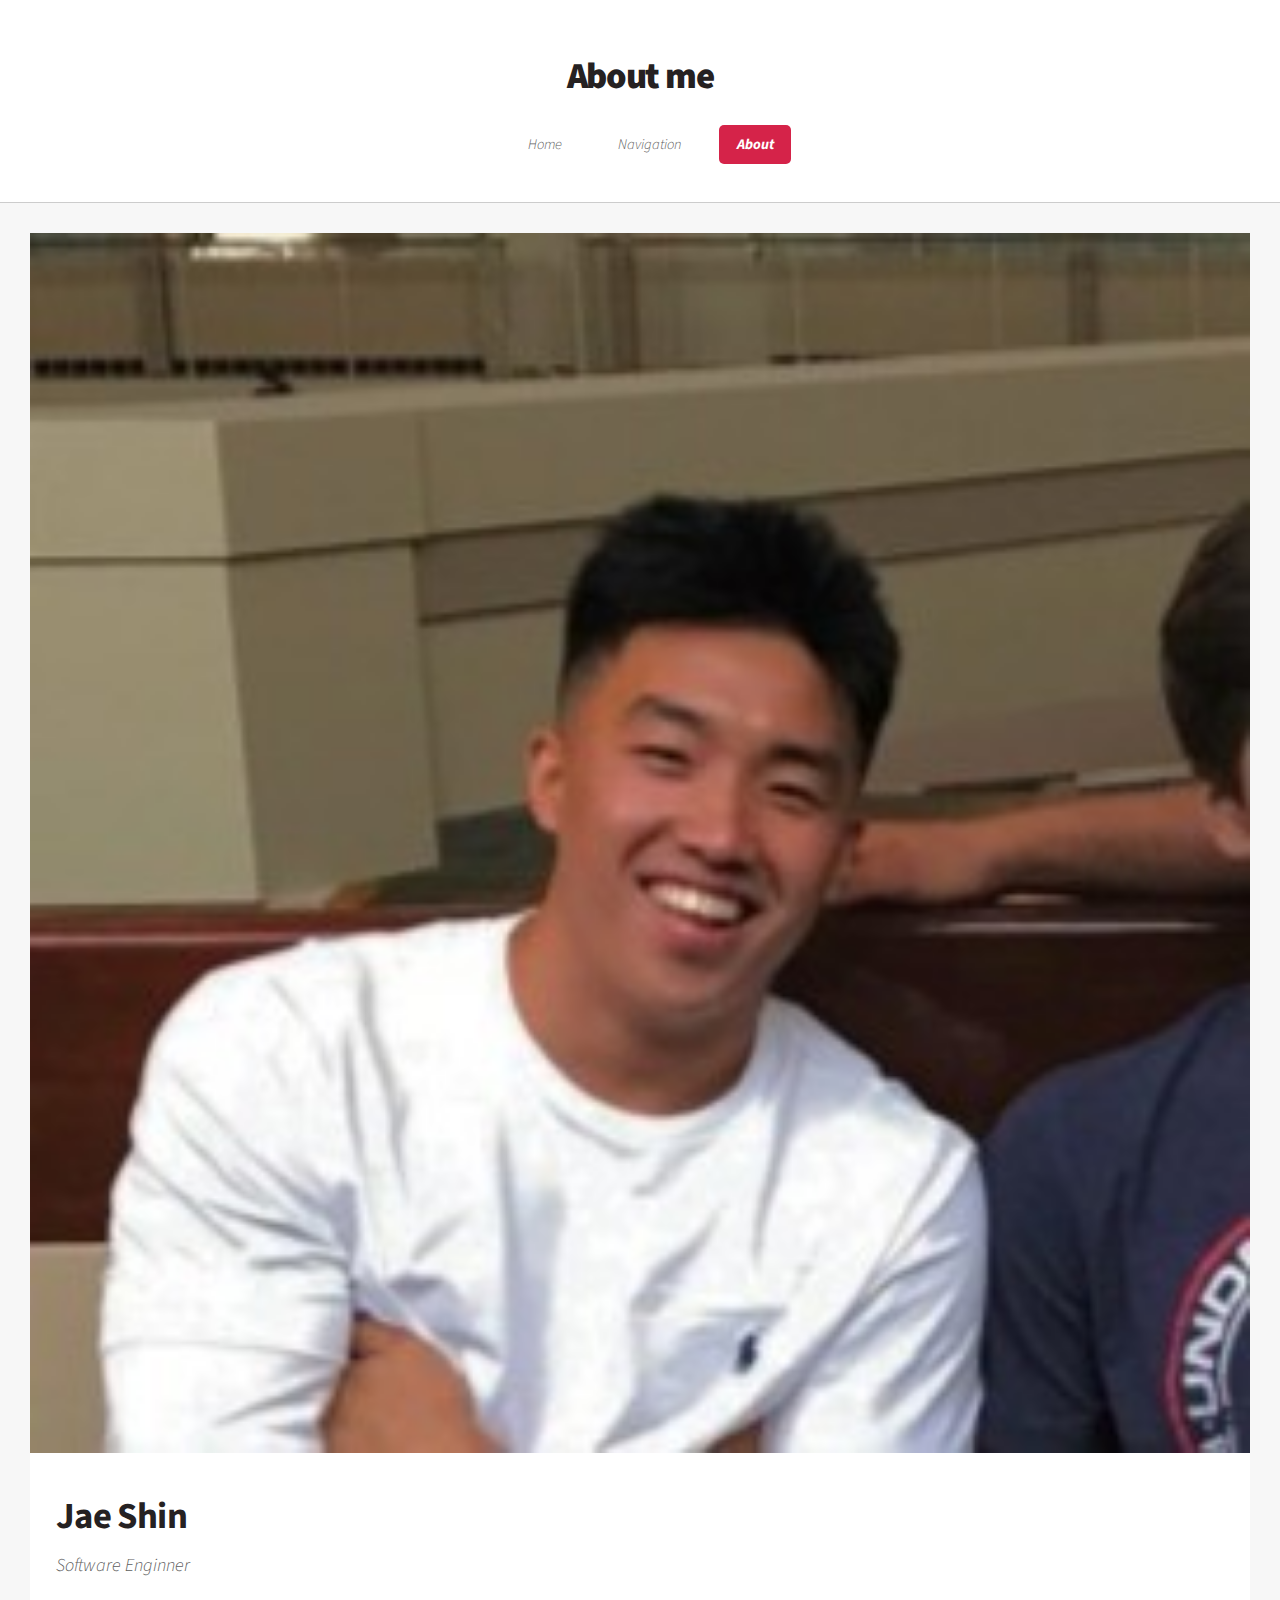
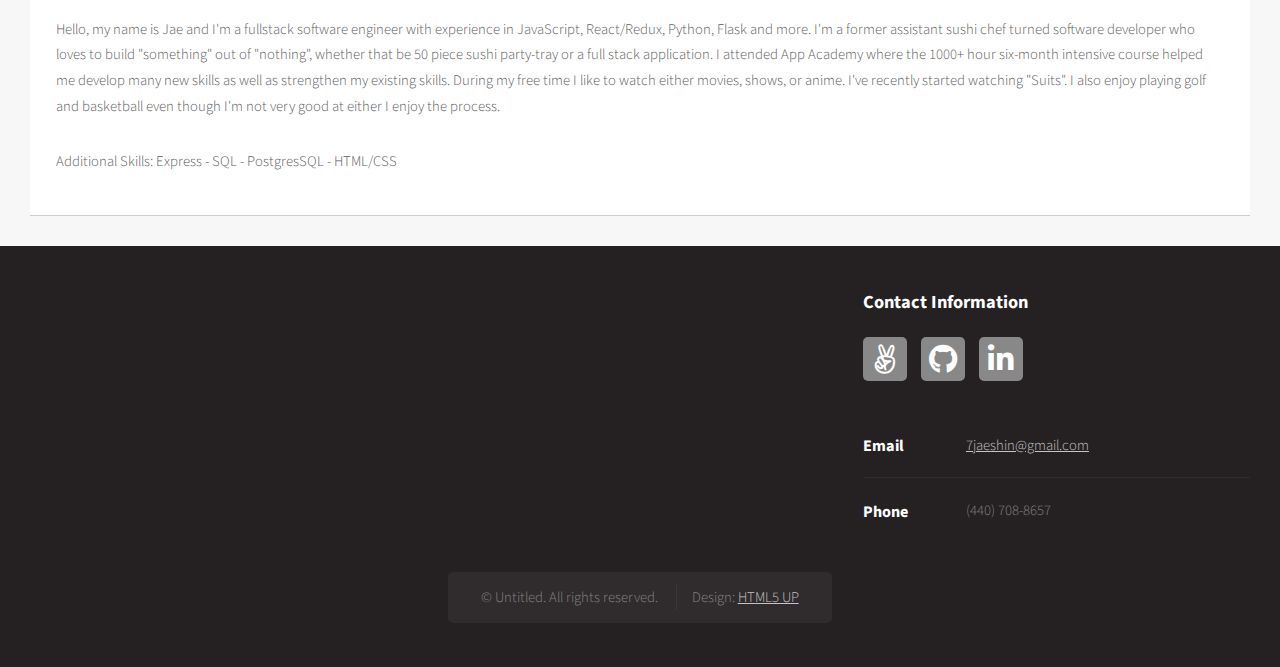
==== commit c30c088d: "skill icons" ====
--- a/no-sidebar.html
+++ b/no-sidebar.html
@@ -7,7 +7,7 @@
 <html>
 
 	<head>
-		<title>About</title>
+		<title>About Me</title>
 		<meta charset="utf-8" />
 		<meta name="viewport" content="width=device-width, initial-scale=1, user-scalable=no" />
 		<link rel="stylesheet" href="assets/css/main.css" />
@@ -54,10 +54,10 @@
 
 					<!-- Content -->
 					<article class="box post">
-						<a href="#" class="image featured"><img src="images/pic01.jpg" alt="" /></a>
+						<a href="#" class="image featured"><img src="images/profile.jpeg" alt="" /></a>
 						<header>
 							<h2>Jae Shin</h2>
-							<p>FullStack Software Enginner</p>
+							<p>Software Enginner</p>
 						</header>
 						<p>
 							Hello, my name is Jae and I'm a fullstack software engineer with experience in JavaScript,
@@ -69,8 +69,8 @@
 							During my free time I like to watch either movies, shows, or anime. I've recently started
 							watching "Suits". I also enjoy playing golf and basketball even though I'm not very good at
 							either I enjoy the process.
-							Additional Skills: Express - SQL - PostgresSQL - HTML/CSS
 						</p>
+						<p>Additional Skills: Express - SQL - PostgresSQL - HTML/CSS</p>
 						<!-- <section>
 							<header>
 								<h3>Contact Information</h3>
@@ -218,7 +218,7 @@
 											href="https://github.com/Shin-Jae"><span class="label">GitHub</span></a>
 									</li>
 									<li><a class="icon brands fa-linkedin-in"
-											href="https://www.linkedin.com/in/jae-shin-5b3802128/edit/forms/summary/new/?profileFormEntryPoint=PROFILE_SECTION"><span
+											href="https://www.linkedin.com/in/jae-shin-5b3802128/"><span
 												class="label">LinkedIn</span></a></li>
 								</ul>
 								<ul class="contact">
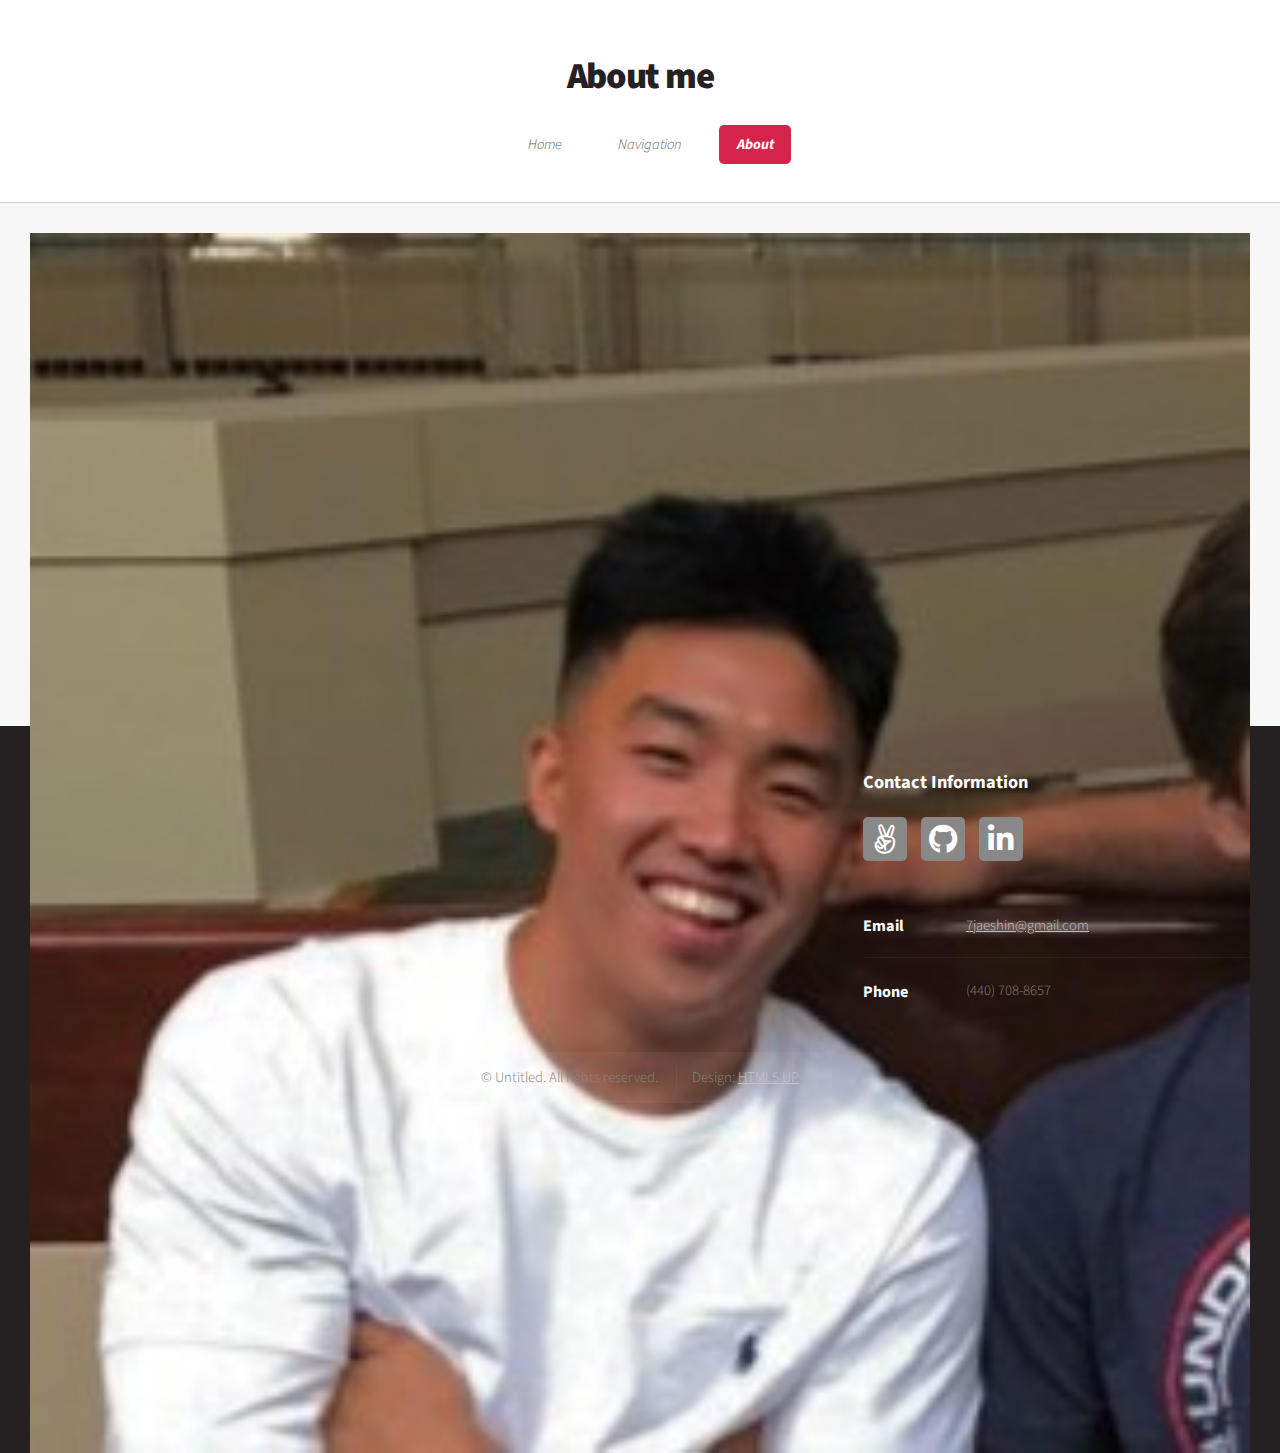
==== commit c6ef2714: "css" ====
--- a/no-sidebar.html
+++ b/no-sidebar.html
@@ -54,7 +54,7 @@
 
 					<!-- Content -->
 					<article class="box post">
-						<a href="#" class="image featured"><img src="images/profile.jpeg" alt="" /></a>
+						<a href="#" class="image featured about-me-img"><img src="images/profile.jpeg" alt="" /></a>
 						<header>
 							<h2>Jae Shin</h2>
 							<p>Software Enginner</p>
--- a/assets/css/main.css
+++ b/assets/css/main.css
@@ -6,6 +6,17 @@
 	html5up.net | @ajlkn
 	Free for personal and commercial use under the CCA 3.0 license (html5up.net/license)
 */
+
+.about-me-img {
+	height: 100px;
+	width: 100px;
+	border-radius: 50%;
+}
+
+.skill-icon {
+	height: 60px;
+	width: 60px;
+}
 
 html, body, div, span, applet, object,
 iframe, h1, h2, h3, h4, h5, h6, p, blockquote,
@@ -2905,4 +2916,4 @@
 				padding: 40px 0 20px 0;
 			}
 
-	}+	}
